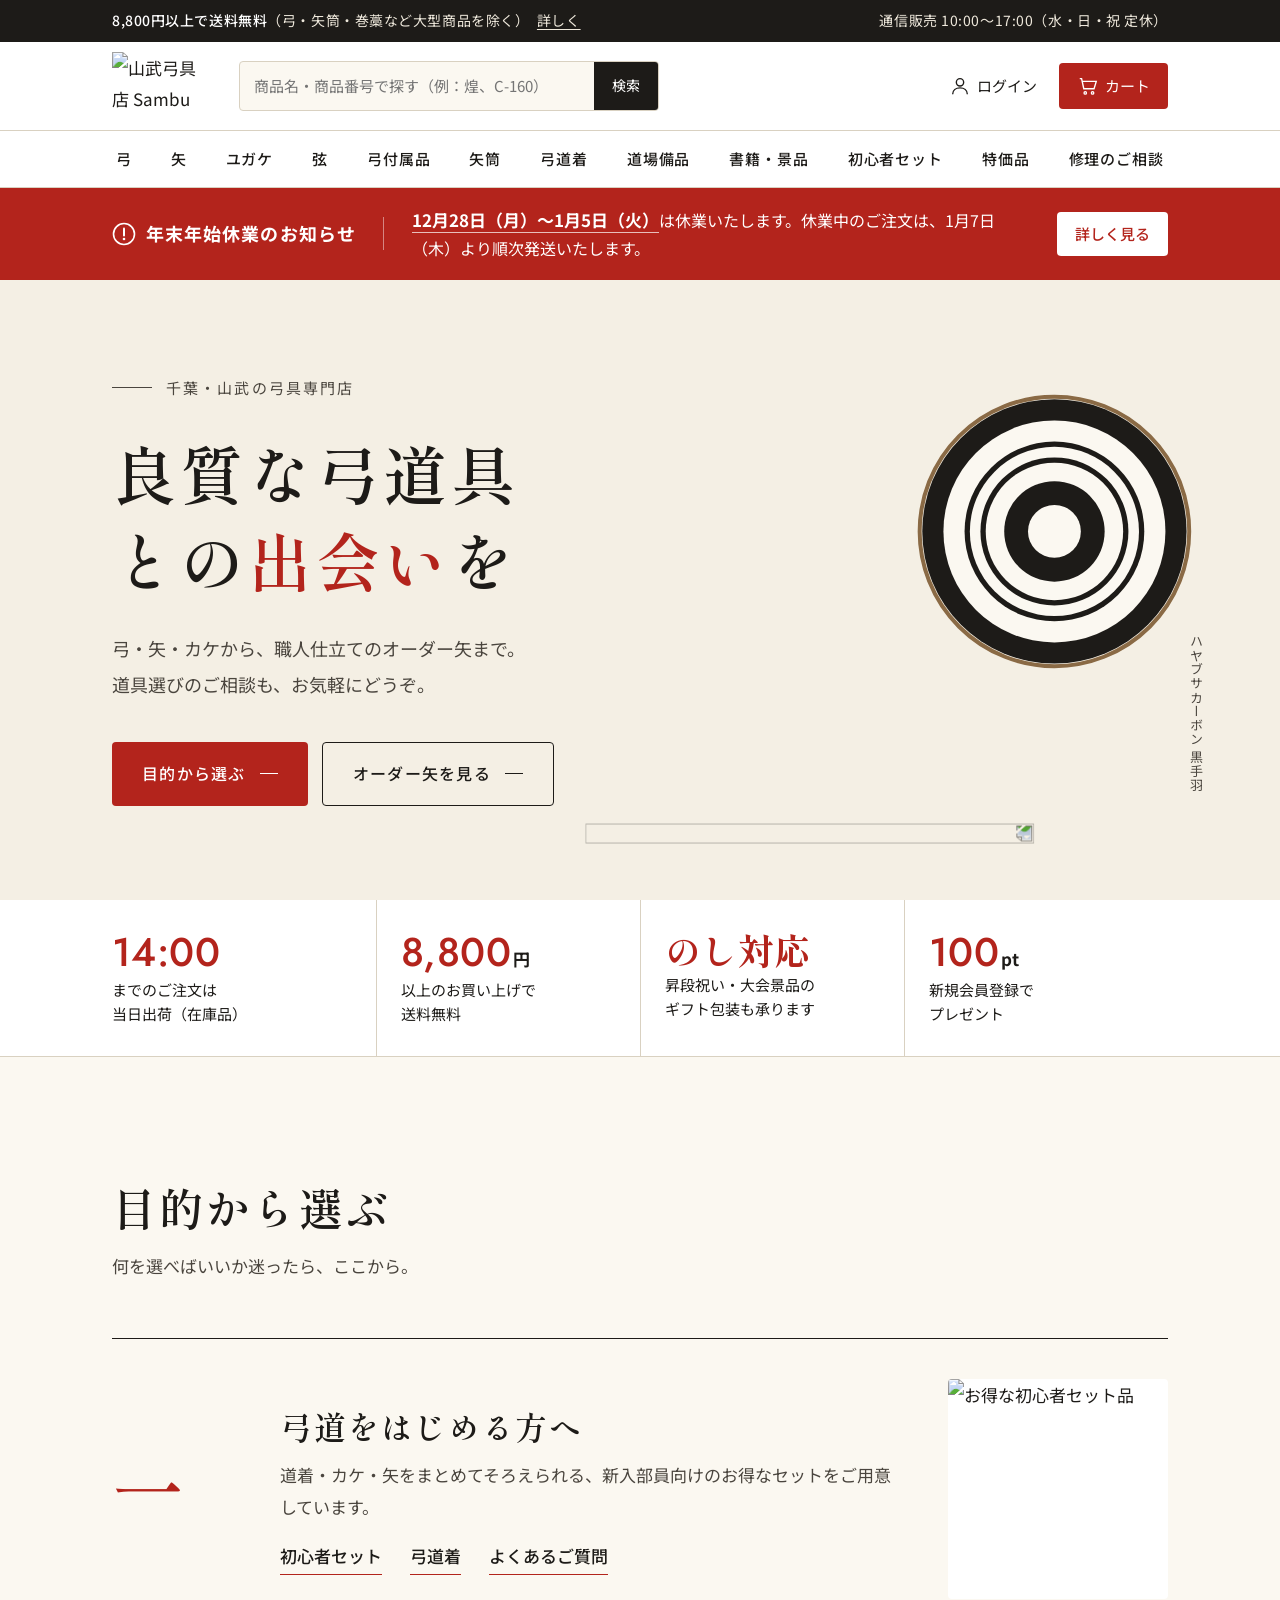
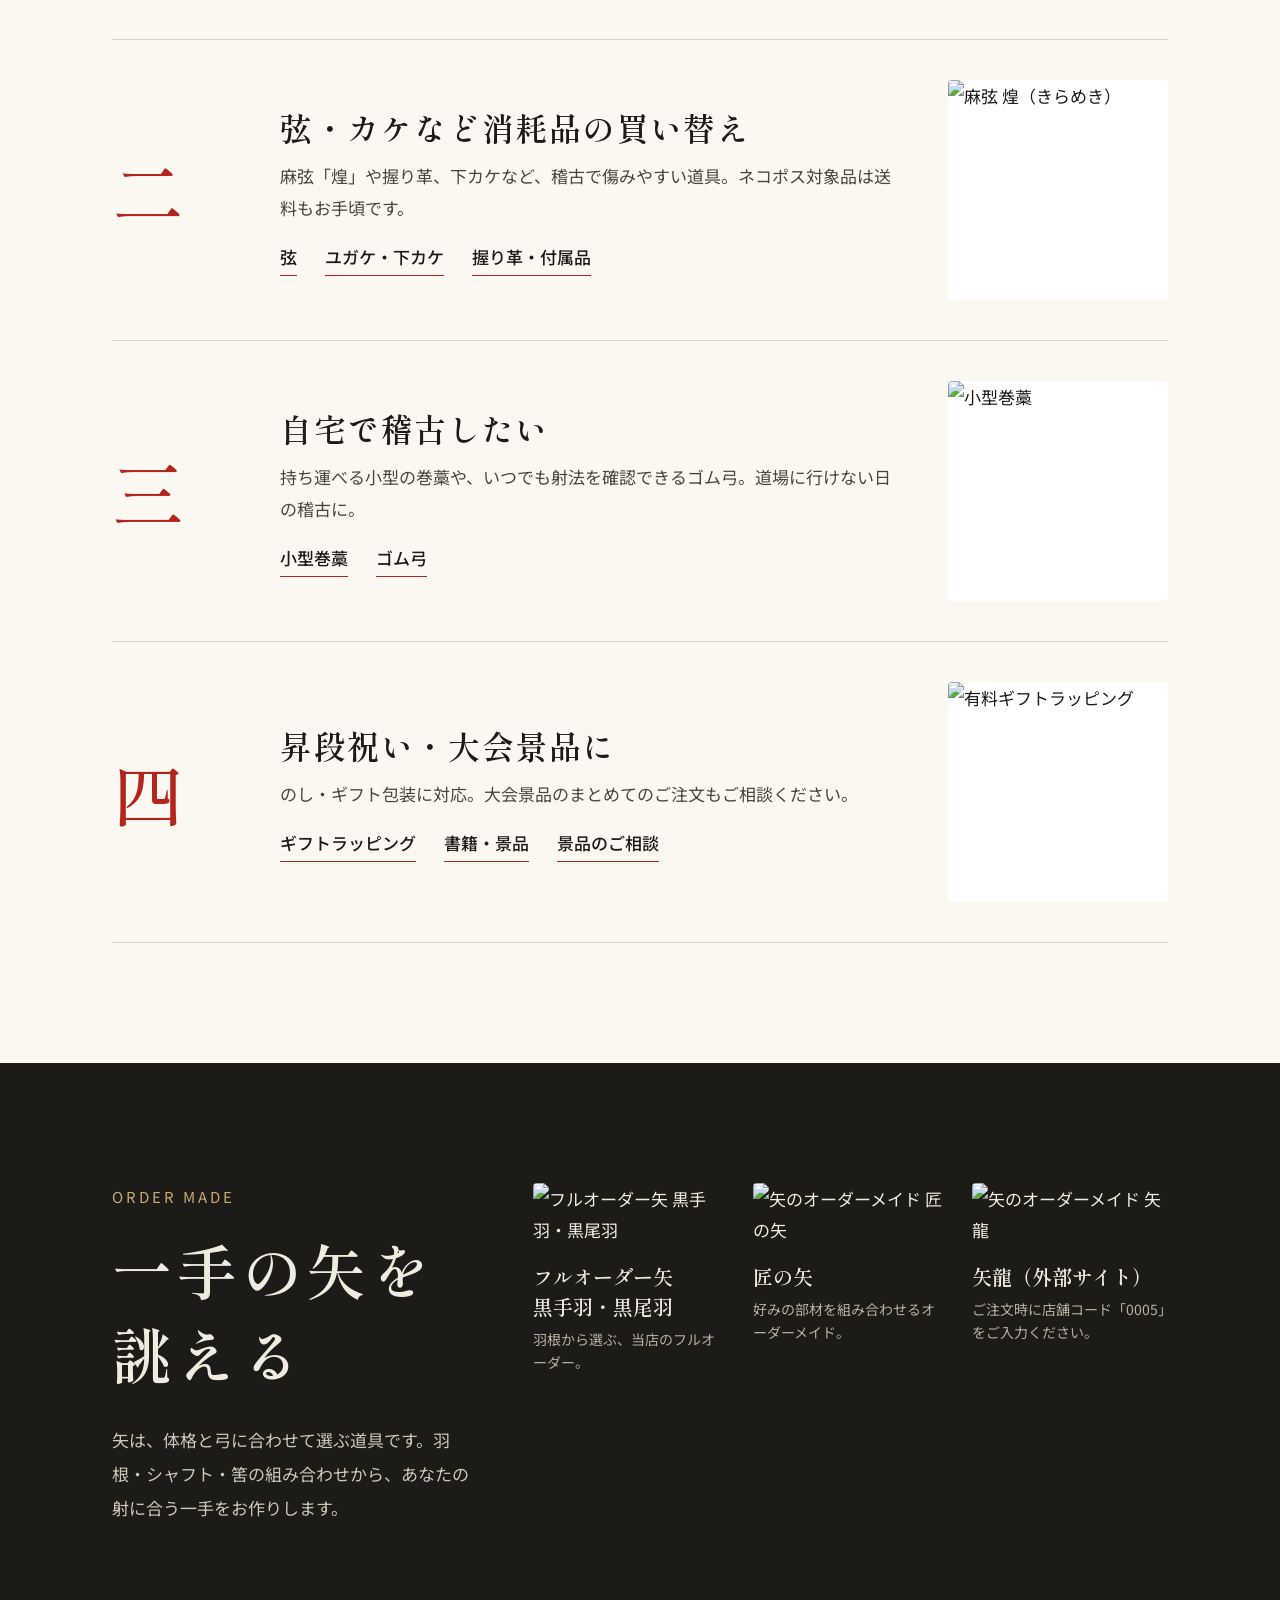
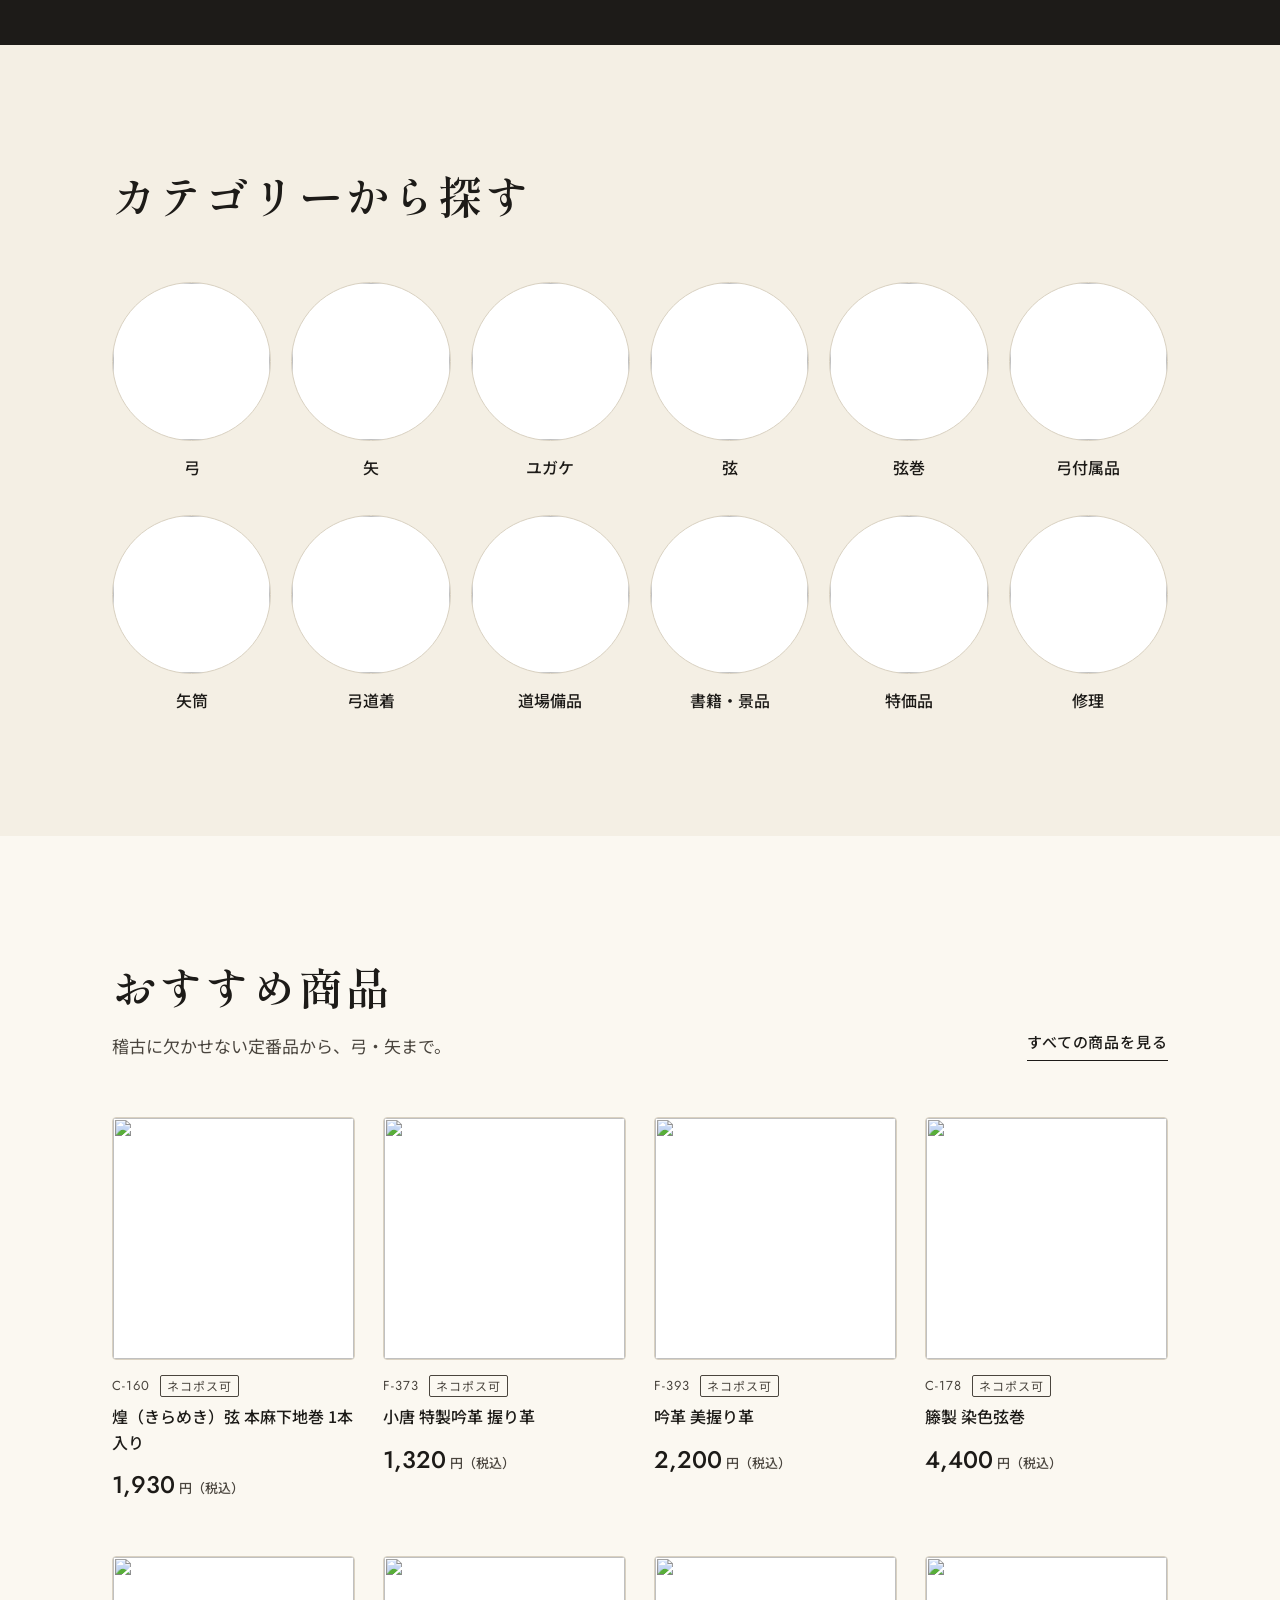
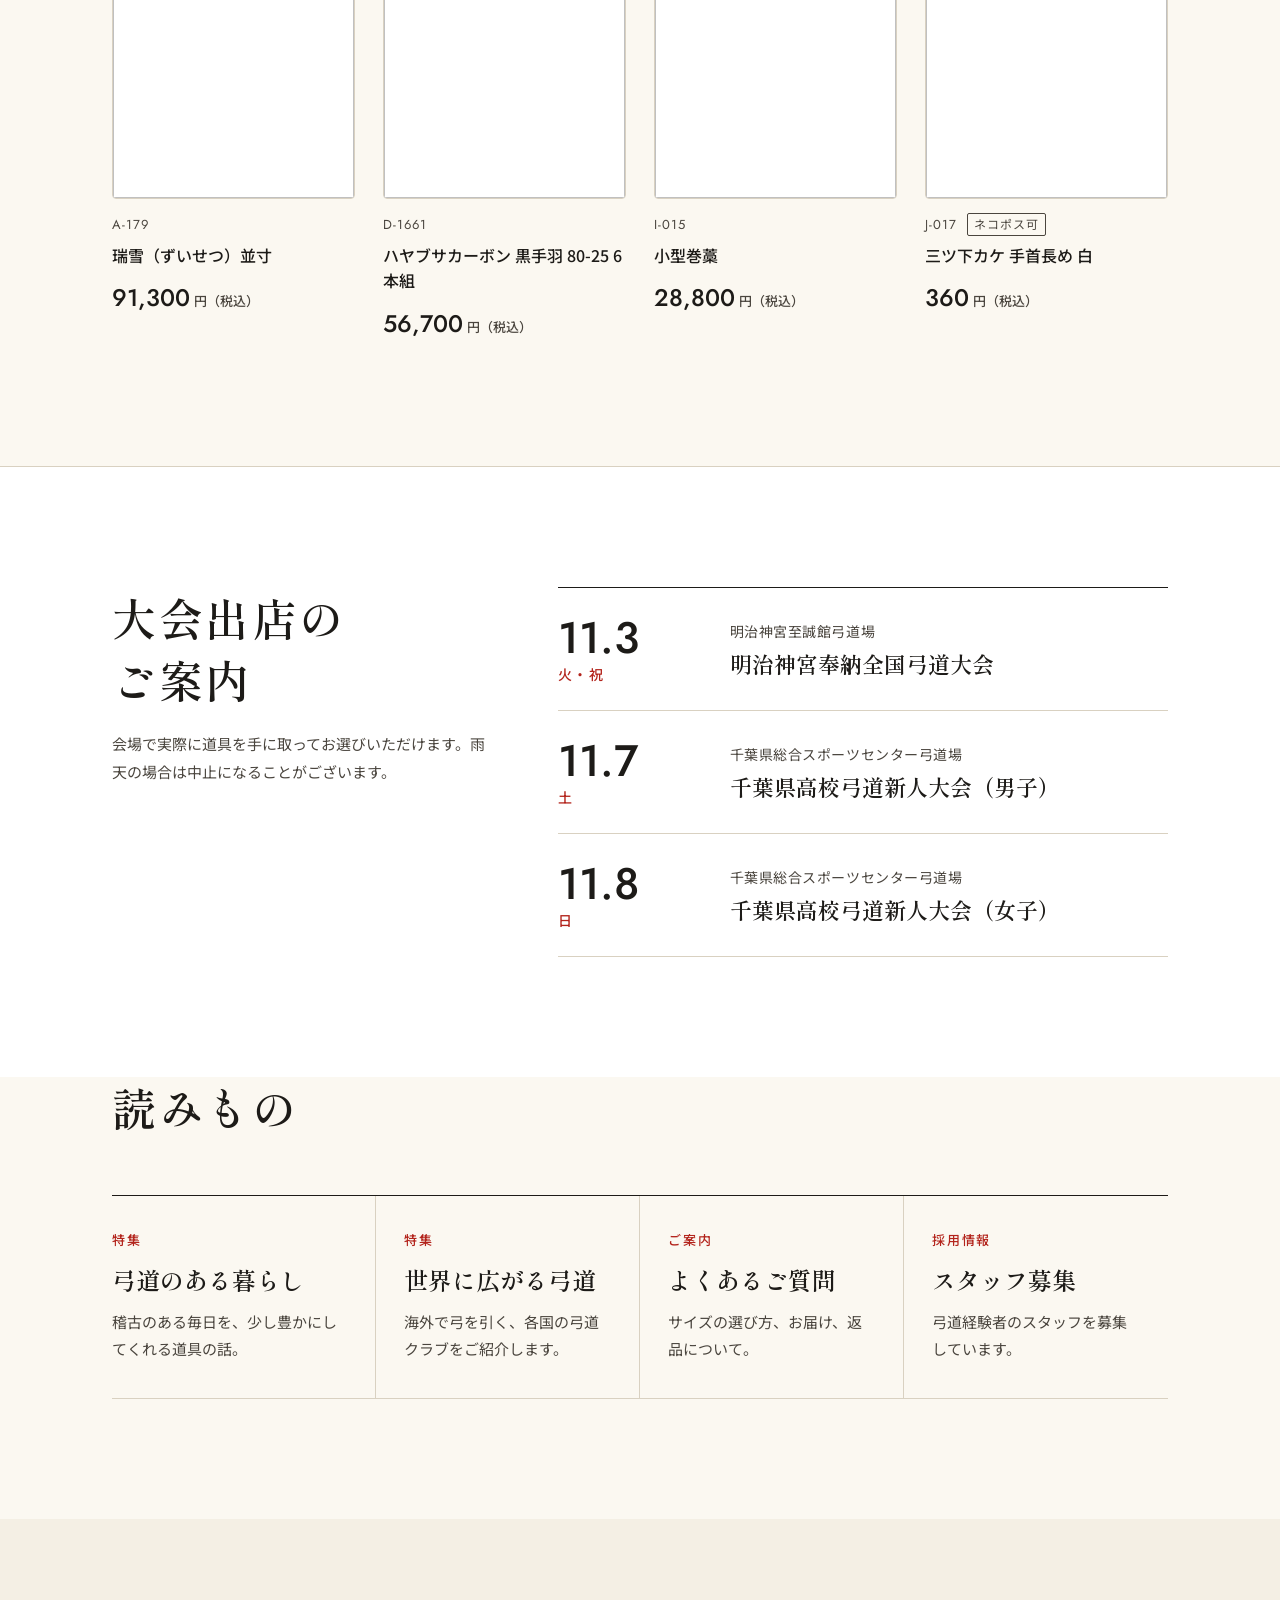
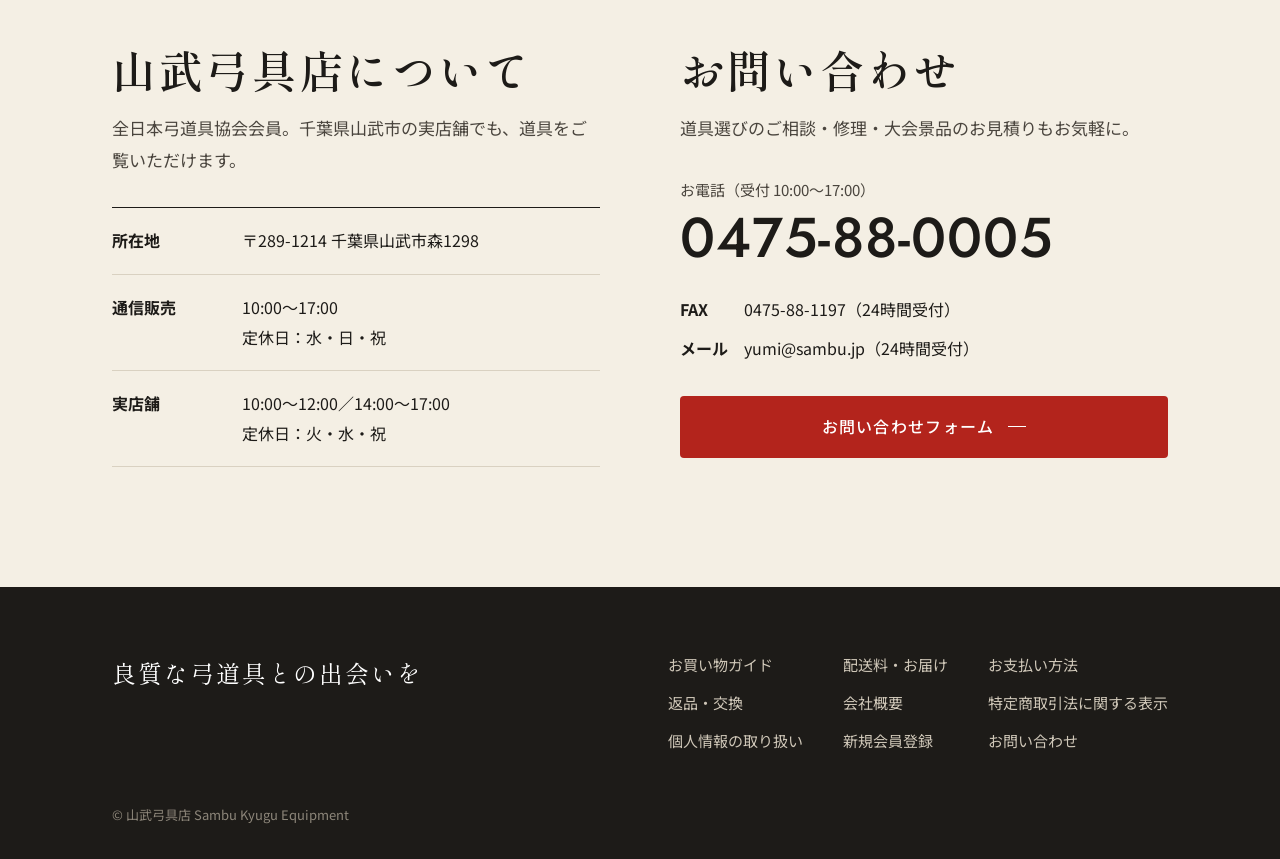
==== index.html @ 5ddbc405 "feat: 山武弓具店 トップページ リニューアル案と商品一覧改善CSS - トップページ案（霞的×矢のFV、生成り・墨・朱） - 臨時のお知らせ枠（休業／配送遅延、data-untilで自動非表示）" ====
<!DOCTYPE html>
<html lang="ja">
<head>
<meta charset="UTF-8">
<meta name="viewport" content="width=device-width, initial-scale=1">
<title>弓具の通販 山武弓具店（さんぶきゅうぐてん）｜トップページ リニューアル案</title>
<!--
  山武弓具店 トップページ リニューアル案 v1
  ・ショップサーブの「トップページ自由編集」に載せる前提で、HTML/CSS＋最小限のJS（メニュー開閉のみ）で構成
  ・外部読み込みは Google Fonts のみ（Font Awesome の二重読み込みは廃止）
  ・画像は現行サイト（www.sambu.jp）の素材をそのまま参照
  ・検索フォームはショップサーブ標準の /SHOP/list.php?Search= に送信
-->
<link rel="preconnect" href="https://fonts.googleapis.com">
<link rel="preconnect" href="https://fonts.gstatic.com" crossorigin>
<link href="https://fonts.googleapis.com/css2?family=Jost:wght@400;500&family=Noto+Sans+JP:wght@400;500;700&family=Shippori+Mincho:wght@500;600;700&display=swap" rel="stylesheet">
<style>
:root{
  --sumi:#1d1b18;
  --sumi-soft:#4a453e;
  --kinari:#f4efe4;
  --paper:#fbf8f1;
  --shu:#b3241c;
  --shu-dark:#8f1a14;
  --line:#d9d1c1;
  --wood:#8a6a45;
  --serif:"Shippori Mincho","Noto Serif JP",serif;
  --sans:"Noto Sans JP",sans-serif;
  --num:"Jost","Noto Sans JP",sans-serif;
  --wrap:1120px;
}
*{box-sizing:border-box;margin:0;padding:0}
html{scroll-behavior:smooth}
body{font-family:var(--sans);font-size:17px;line-height:1.85;color:var(--sumi);background:var(--paper);-webkit-font-smoothing:antialiased}
img{max-width:100%;height:auto;display:block}
a{color:inherit;text-decoration:none}
ul{list-style:none}
.wrap{max-width:var(--wrap);margin:0 auto;padding:0 32px}
.pc{display:inline}.sp{display:none}

/* ---------- お知らせ帯 ---------- */
.notice{background:var(--sumi);color:#efe9dc;font-size:14px;letter-spacing:.04em}
.notice .wrap{display:flex;justify-content:space-between;gap:16px;padding-top:8px;padding-bottom:8px}
.notice b{color:#fff;font-weight:500}
.notice a{text-decoration:underline;text-underline-offset:3px}

/* ---------- ヘッダー ---------- */
.header{background:#fff;border-bottom:1px solid var(--line)}
.header__in{display:flex;align-items:center;gap:28px;height:88px}
.header__logo img{height:68px;width:auto}
.header__search{flex:1;max-width:420px;display:flex;border:1px solid var(--line);border-radius:4px;overflow:hidden;background:var(--paper)}
.header__search input{flex:1;border:0;background:transparent;font:inherit;font-size:15px;padding:10px 14px;min-width:0}
.header__search button{border:0;background:var(--sumi);color:#fff;font:inherit;font-size:14px;padding:0 18px;cursor:pointer}
.header__util{margin-left:auto;display:flex;gap:22px;font-size:15px;align-items:center}
.header__util a{display:flex;align-items:center;gap:6px}
.header__util svg{width:22px;height:22px}
.header__cart{background:var(--shu);color:#fff;padding:9px 18px;border-radius:4px}
.menu-btn{display:none}
.gnav{background:#fff;border-bottom:1px solid var(--line)}
.gnav ul{display:flex;justify-content:space-between}
.gnav a{display:block;padding:14px 4px;font-size:15px;font-weight:500;letter-spacing:.06em;position:relative}
.gnav a::after{content:"";position:absolute;left:4px;right:4px;bottom:8px;height:2px;background:var(--shu);transform:scaleX(0);transition:transform .25s}
.gnav a:hover::after{transform:scaleX(1)}

/* ---------- 臨時のお知らせ（休業・配送遅延） ---------- */
.alert[hidden]{display:none}
.alert{background:var(--shu);color:#fff}
.alert__in{display:flex;align-items:center;gap:28px;padding-top:18px;padding-bottom:18px}
.alert__label{display:flex;align-items:center;gap:10px;width:272px;flex:none;font-size:18px;font-weight:700;letter-spacing:.06em;white-space:nowrap;padding-right:28px;border-right:1px solid rgba(255,255,255,.45)}
.alert__label svg{width:24px;height:24px;flex:none}
.alert__text{flex:1;font-size:16px;line-height:1.7}
.alert__text b{font-size:17px;border-bottom:1px solid rgba(255,255,255,.7)}
.alert__more{flex:none;font-size:15px;font-weight:500;color:var(--shu);background:#fff;padding:8px 18px;border-radius:4px;white-space:nowrap}
.alert__more:hover{background:var(--kinari)}
.alert--delay{background:var(--sumi)}
.alert--delay .alert__label{color:#f0c96a}
.alert--delay .alert__more{color:var(--sumi)}
.alert + .alert{border-top:1px solid rgba(255,255,255,.25)}
.alert--image a{display:block;max-width:var(--wrap);margin:0 auto}
.alert--image{background:var(--kinari)}

/* ---------- FV ---------- */
.fv{background:var(--kinari);overflow:hidden;position:relative}
.fv__in{display:grid;grid-template-columns:1fr 1.05fr;align-items:center;min-height:620px;gap:24px}
.fv__lead{font-size:15px;letter-spacing:.14em;color:var(--sumi-soft);display:flex;align-items:center;gap:14px;margin-bottom:28px}
.fv__lead::before{content:"";width:40px;height:1px;background:var(--sumi-soft)}
.fv__title{font-family:var(--serif);font-weight:600;font-size:64px;line-height:1.35;letter-spacing:.06em}
.fv__title em{font-style:normal;color:var(--shu)}
.fv__text{margin-top:28px;font-size:18px;line-height:2;color:var(--sumi-soft)}
.fv__btns{display:flex;gap:14px;margin-top:40px;flex-wrap:wrap}
.btn{display:inline-flex;align-items:center;justify-content:center;gap:14px;font-size:16px;font-weight:500;letter-spacing:.08em;padding:16px 30px;border-radius:4px;transition:background .2s,color .2s}
.btn::after{content:"";width:18px;height:1px;background:currentColor;box-shadow:0 0 0 0;transition:width .2s}
.btn:hover::after{width:26px}
.btn--shu{background:var(--shu);color:#fff}
.btn--shu:hover{background:var(--shu-dark)}
.btn--line{border:1px solid var(--sumi);color:var(--sumi)}
.btn--line:hover{background:var(--sumi);color:#fff}

.fv__visual{position:relative;width:100%;max-width:600px;aspect-ratio:5/4;justify-self:end;margin-right:-40px}
.fv__mato{position:absolute;left:45%;top:3.75%;width:52%}
.fv__ya{position:absolute;left:-17.8%;top:40%;width:85%;mix-blend-mode:multiply;animation:hit 1s cubic-bezier(.2,.8,.2,1) .35s both}
/* 写真は筈（羽根側）が右上なので180°回転し、矢尻側を的に刺す */
.fv__ya img{width:100%;transform:rotate(180deg)}
@keyframes hit{from{transform:translate(-26%,34%);opacity:0}60%{opacity:1}to{transform:none;opacity:1}}
.fv__caption{position:absolute;right:0;bottom:2%;font-size:13px;color:var(--sumi-soft);letter-spacing:.08em;writing-mode:vertical-rl}

/* ---------- 安心帯 ---------- */
.promise{background:#fff;border-bottom:1px solid var(--line)}
.promise ul{display:grid;grid-template-columns:repeat(4,1fr)}
.promise li{padding:30px 24px;border-left:1px solid var(--line);display:flex;flex-direction:column;gap:4px}
.promise li:first-child{border-left:0;padding-left:0}
.promise .num{font-family:var(--num);font-size:40px;font-weight:500;line-height:1.1;color:var(--shu);letter-spacing:.01em}
.promise .num small{font-family:var(--sans);font-size:17px;font-weight:700;margin-left:2px;color:var(--sumi)}
.promise .num--jp{font-family:var(--serif);font-weight:700;font-size:36px}
.promise p{font-size:15px;line-height:1.6}

/* ---------- セクション共通 ---------- */
.sec{padding:120px 0}
.sec__head{display:flex;align-items:flex-end;justify-content:space-between;gap:24px;margin-bottom:56px}
.sec__title{font-family:var(--serif);font-weight:600;font-size:44px;line-height:1.4;letter-spacing:.06em}
.sec__desc{font-size:17px;color:var(--sumi-soft);margin-top:12px}
.more{font-size:15px;font-weight:500;letter-spacing:.06em;display:inline-flex;align-items:center;gap:10px;border-bottom:1px solid var(--sumi);padding-bottom:4px;white-space:nowrap}

/* ---------- 目的から選ぶ ---------- */
.purpose__list{border-top:1px solid var(--sumi)}
.purpose__item{display:grid;grid-template-columns:120px 1fr 220px;grid-template-areas:"no body img";gap:48px;align-items:center;padding:40px 0;border-bottom:1px solid var(--line)}
.purpose__no{grid-area:no}.purpose__body{grid-area:body}.purpose__img{grid-area:img}
.purpose__no{font-family:var(--serif);font-size:72px;line-height:1;color:var(--shu);font-weight:500}
.purpose__item h3{font-family:var(--serif);font-size:32px;font-weight:600;letter-spacing:.05em;line-height:1.45}
.purpose__item p{margin-top:10px;color:var(--sumi-soft)}
.purpose__links{display:flex;flex-wrap:wrap;gap:8px 28px;margin-top:18px}
.purpose__links a{font-weight:500;border-bottom:1px solid var(--shu);padding-bottom:2px}
.purpose__links a:hover{color:var(--shu)}
.purpose__img{aspect-ratio:1;overflow:hidden;background:#fff;border-radius:4px}
.purpose__img img{width:100%;height:100%;object-fit:cover;transition:transform .5s}
.purpose__item:hover .purpose__img img{transform:scale(1.04)}

/* ---------- オーダー矢 ---------- */
.order{background:var(--sumi);color:#f1ebdf}
.order__in{display:grid;grid-template-columns:.9fr 1.6fr;gap:64px;align-items:start}
.order__label{font-size:15px;letter-spacing:.2em;color:#c9a96e}
.order__title{font-family:var(--serif);font-weight:600;font-size:60px;line-height:1.4;letter-spacing:.08em;margin-top:16px}
.order__text{margin-top:28px;color:#cfc7b8;line-height:2}
.order__list{display:grid;grid-template-columns:repeat(3,1fr);gap:24px}
.order__list a{display:block}
.order__list img{border-radius:4px;transition:opacity .2s}
.order__list a:hover img{opacity:.85}
.order__list h3{font-family:var(--serif);font-size:20px;font-weight:600;margin-top:16px;line-height:1.5}
.order__list p{font-size:14px;color:#b8b0a1;margin-top:6px;line-height:1.7}

/* ---------- カテゴリー ---------- */
.cat{background:var(--kinari)}
.cat__grid{display:grid;grid-template-columns:repeat(6,1fr);gap:32px 20px}
.cat__grid a{display:block;text-align:center}
.cat__grid .img{aspect-ratio:1;background:#fff;border-radius:50%;overflow:hidden;border:1px solid var(--line);transition:border-color .2s}
.cat__grid img{width:100%;height:100%;object-fit:cover}
.cat__grid a:hover .img{border-color:var(--shu)}
.cat__grid span{display:block;margin-top:12px;font-weight:500;font-size:16px}

/* ---------- おすすめ ---------- */
.items{display:grid;grid-template-columns:repeat(4,1fr);gap:48px 28px}
.items a{display:block}
.items .img{aspect-ratio:1;background:#fff;border:1px solid var(--line);border-radius:4px;overflow:hidden}
.items .img img{width:100%;height:100%;object-fit:contain;transition:transform .4s}
.items a:hover .img img{transform:scale(1.04)}
.items .code{font-family:var(--num);font-size:13px;color:var(--sumi-soft);letter-spacing:.08em;margin-top:14px;display:flex;gap:10px;align-items:center}
.items .tag{font-family:var(--sans);font-size:12px;border:1px solid var(--sumi-soft);padding:0 6px;line-height:1.7;border-radius:2px}
.items h3{font-size:16px;font-weight:500;line-height:1.6;margin-top:6px}
.items .price{font-family:var(--num);font-size:24px;font-weight:500;margin-top:8px}
.items .price small{font-family:var(--sans);font-size:13px;margin-left:4px;color:var(--sumi-soft)}

/* ---------- 大会出店 ---------- */
.event{border-top:1px solid var(--line);background:#fff}
.event__in{display:grid;grid-template-columns:1fr 1.6fr;gap:64px}
.event__note{margin-top:20px;font-size:15px;color:var(--sumi-soft)}
.event__list li{display:grid;grid-template-columns:140px 1fr;gap:32px;padding:28px 0;border-bottom:1px solid var(--line);align-items:center}
.event__list li:first-child{border-top:1px solid var(--sumi)}
.event__date{font-family:var(--num);font-size:44px;font-weight:500;line-height:1}
.event__date small{display:block;font-size:14px;letter-spacing:.14em;color:var(--shu);margin-top:8px}
.event__place{font-size:14px;color:var(--sumi-soft);letter-spacing:.04em}
.event__name{font-family:var(--serif);font-size:22px;font-weight:600;line-height:1.5;margin-top:2px}

/* ---------- 読みもの ---------- */
.read__grid{display:grid;grid-template-columns:repeat(4,1fr);border-top:1px solid var(--sumi)}
.read__grid a{padding:32px 28px 36px;border-right:1px solid var(--line);border-bottom:1px solid var(--line);display:flex;flex-direction:column;gap:10px;transition:background .2s}
.read__grid a:first-child{padding-left:0}
.read__grid a:last-child{border-right:0}
.read__grid a:hover{background:var(--kinari)}
.read__grid .kind{font-size:13px;letter-spacing:.14em;color:var(--shu);font-weight:500}
.read__grid h3{font-family:var(--serif);font-size:24px;font-weight:600;line-height:1.5}
.read__grid p{font-size:15px;color:var(--sumi-soft);line-height:1.8}

/* ---------- 店舗・お問い合わせ ---------- */
.shop{background:var(--kinari)}
.shop__in{display:grid;grid-template-columns:1fr 1fr;gap:80px}
.shop__table{margin-top:32px;border-top:1px solid var(--sumi)}
.shop__table div{display:grid;grid-template-columns:110px 1fr;gap:20px;padding:18px 0;border-bottom:1px solid var(--line);font-size:16px}
.shop__table dt{font-weight:700}
.shop__tel{margin-top:32px}
.shop__tel .label{font-size:15px;color:var(--sumi-soft)}
.shop__tel .num{font-family:var(--num);font-size:56px;font-weight:500;letter-spacing:.02em;line-height:1.2;display:block;color:var(--sumi)}
.shop__tel .num:hover{color:var(--shu)}
.shop__sub{margin-top:24px;display:grid;gap:10px;font-size:16px}
.shop__sub span{display:inline-block;width:64px;font-weight:700}
.shop__contact .btn{margin-top:32px;width:100%}

/* ---------- フッター ---------- */
.footer{background:var(--sumi);color:#cfc7b8;padding:64px 0 32px;font-size:15px}
.footer__in{display:flex;justify-content:space-between;gap:40px;flex-wrap:wrap}
.footer__copy{font-family:var(--serif);font-size:24px;color:#fff;letter-spacing:.08em}
.footer__links{display:grid;grid-template-columns:repeat(3,auto);gap:10px 40px}
.footer__links a:hover{color:#fff}
.footer small{display:block;margin-top:48px;font-size:13px;color:#8d867a}

/* ================= スマホ ================= */
@media (max-width:767px){
  body{font-size:16px}
  .wrap{padding:0 20px}
  .pc{display:none}.sp{display:inline}

  .alert__in{flex-wrap:wrap;gap:8px 16px;padding-top:16px;padding-bottom:18px}
  .alert__label{font-size:17px;padding-right:0;border-right:0;width:100%;flex:1 1 100%}
  .alert__text{flex:1 1 100%;font-size:15px}
  .alert__more{margin-top:4px}
  .notice{font-size:13px}
  .notice .wrap{flex-direction:column;gap:0;text-align:center;padding-top:6px;padding-bottom:6px}
  .notice .wrap > span:last-child{display:none}

  #top{position:sticky;top:0;z-index:50}
  .header__in{height:64px;gap:12px}
  .header__logo img{height:48px}
  .header__search{display:none}
  .header__util{gap:6px}
  .header__util .txt{display:none}
  .header__util a{padding:8px}
  .header__cart{padding:8px 12px}
  .menu-btn{display:flex;flex-direction:column;justify-content:center;gap:6px;width:44px;height:44px;border:0;background:none;cursor:pointer;padding:10px}
  .menu-btn i{display:block;height:2px;background:var(--sumi);transition:transform .25s,opacity .25s}
  .is-open .menu-btn i:nth-child(1){transform:translateY(8px) rotate(45deg)}
  .is-open .menu-btn i:nth-child(2){opacity:0}
  .is-open .menu-btn i:nth-child(3){transform:translateY(-8px) rotate(-45deg)}

  .gnav{display:none;position:fixed;top:64px;left:0;right:0;bottom:0;overflow-y:auto;z-index:49;border:0}
  .is-open .gnav{display:block}
  .gnav .wrap{padding:0}
  .gnav__search{display:flex;margin:16px 20px;border:1px solid var(--line);border-radius:4px;overflow:hidden}
  .gnav__search input{flex:1;border:0;font:inherit;padding:12px 14px;min-width:0}
  .gnav__search button{border:0;background:var(--sumi);color:#fff;font:inherit;padding:0 18px}
  .gnav ul{display:grid;grid-template-columns:1fr 1fr}
  .gnav li{border-top:1px solid var(--line)}
  .gnav li:nth-child(odd){border-right:1px solid var(--line)}
  .gnav a{padding:16px 20px;font-size:16px}
  .gnav a::after{display:none}

  .fv__in{grid-template-columns:1fr;min-height:0;gap:0;padding-top:12px;padding-bottom:56px}
  .fv__visual{order:-1;max-width:none;margin:0 -20px 12% auto;width:92%}
  .fv__caption{display:none}
  .fv__lead{font-size:13px;margin-bottom:16px}
  .fv__title{font-size:38px;line-height:1.45}
  .fv__text{font-size:16px;margin-top:20px}
  .fv__btns{flex-direction:column;margin-top:28px}
  .fv__btns .btn{width:100%}

  .promise ul{grid-template-columns:1fr 1fr}
  .promise li{padding:22px 16px;border-left:0}
  .promise li:first-child{padding-left:16px}
  .promise li:nth-child(odd){border-right:1px solid var(--line);padding-left:0}
  .promise li:nth-child(-n+2){border-bottom:1px solid var(--line)}
  .promise .num{font-size:32px}
  .promise .num--jp{font-size:28px}
  .promise p{font-size:14px}

  .sec{padding:80px 0}
  .sec__head{flex-direction:column;align-items:flex-start;margin-bottom:36px;gap:16px}
  .sec__title{font-size:32px}
  .sec__desc{font-size:16px}

  .purpose__item{grid-template-columns:1fr 1fr;grid-template-areas:"no img" "body body";gap:20px 16px;padding:32px 0;align-items:start}
  .purpose__no{font-size:56px}
  .purpose__item h3{font-size:24px}
  .purpose__links{gap:8px 20px}

  .order__in{grid-template-columns:1fr;gap:48px}
  .order__title{font-size:40px}
  .order__list{grid-template-columns:1fr 1fr;gap:28px 16px}
  .order__list li:first-child{grid-column:1 / -1}
  .order__list h3{font-size:17px}
  .order__list p{font-size:13px}

  .cat__grid{grid-template-columns:repeat(3,1fr);gap:24px 14px}
  .cat__grid span{font-size:14px;margin-top:8px}

  .items{grid-template-columns:1fr 1fr;gap:36px 16px}
  .items h3{font-size:15px}
  .items .price{font-size:20px}

  .event__in{grid-template-columns:1fr;gap:32px}
  .event__list li{grid-template-columns:88px 1fr;gap:16px;padding:22px 0}
  .event__date{font-size:32px}
  .event__name{font-size:18px}
  .event__place{font-size:13px;letter-spacing:0}

  .read__grid{grid-template-columns:1fr}
  .read__grid a,.read__grid a:first-child{padding:24px 0;border-right:0}
  .read__grid h3{font-size:22px}

  .shop__in{grid-template-columns:1fr;gap:56px}
  .shop__table div{grid-template-columns:88px 1fr;font-size:15px}
  .shop__tel .num{font-size:42px}

  .footer__links{grid-template-columns:1fr 1fr}
}
@media (prefers-reduced-motion:reduce){
  .fv__ya{animation:none}
  *{transition:none!important}
}
</style>
</head>
<body>

<!-- お知らせ帯 -->
<div class="notice">
  <div class="wrap">
    <span><b>8,800円以上で送料無料</b>（弓・矢筒・巻藁など大型商品を除く）　<a href="https://www.sambu.jp/hpgen/HPB/shop/shoppinguide.html">詳しく</a></span>
    <span>通信販売 10:00〜17:00（水・日・祝 定休）</span>
  </div>
</div>

<!-- ヘッダー -->
<div id="top">
<header class="header">
  <div class="wrap header__in">
    <a class="header__logo" href="https://www.sambu.jp/"><img src="https://www.sambu.jp/img/logo.jpg" alt="山武弓具店 Sambu Kyugu Equipment" width="207" height="142"></a>
    <form class="header__search" action="https://www.sambu.jp/SHOP/list.php" method="get">
      <input type="search" name="Search" placeholder="商品名・商品番号で探す（例：煌、C-160）" aria-label="商品を検索">
      <button type="submit">検索</button>
    </form>
    <div class="header__util">
      <a href="https://www.sambu.jp/CART/login.php"><svg viewBox="0 0 24 24" fill="none" stroke="currentColor" stroke-width="1.5"><circle cx="12" cy="8" r="4"/><path d="M4 21c0-4.4 3.6-7 8-7s8 2.6 8 7"/></svg><span class="txt">ログイン</span></a>
      <a class="header__cart" href="https://www.sambu.jp/CART/cart.php"><svg viewBox="0 0 24 24" fill="none" stroke="currentColor" stroke-width="1.5"><path d="M3 4h2l2.4 11h11.2L21 7H6.3"/><circle cx="9" cy="19.5" r="1.3"/><circle cx="17" cy="19.5" r="1.3"/></svg><span class="txt">カート</span></a>
      <button class="menu-btn" type="button" aria-label="メニュー" aria-expanded="false"><i></i><i></i><i></i></button>
    </div>
  </div>
</header>
<nav class="gnav" aria-label="カテゴリー">
  <div class="wrap">
    <form class="gnav__search sp" action="https://www.sambu.jp/SHOP/list.php" method="get">
      <input type="search" name="Search" placeholder="商品名・商品番号で探す" aria-label="商品を検索">
      <button type="submit">検索</button>
    </form>
    <ul>
      <li><a href="https://www.sambu.jp/SHOP/201260/list.html">弓</a></li>
      <li><a href="https://www.sambu.jp/SHOP/1142981/list.html">矢</a></li>
      <li><a href="https://www.sambu.jp/SHOP/201254/list.html">ユガケ</a></li>
      <li><a href="https://www.sambu.jp/SHOP/199569/list.html">弦</a></li>
      <li><a href="https://www.sambu.jp/SHOP/201252/list.html">弓付属品</a></li>
      <li><a href="https://www.sambu.jp/SHOP/201249/list.html">矢筒</a></li>
      <li><a href="https://www.sambu.jp/SHOP/201253/list.html">弓道着</a></li>
      <li><a href="https://www.sambu.jp/SHOP/201250/list.html">道場備品</a></li>
      <li><a href="https://www.sambu.jp/SHOP/1105237/list.html">書籍・景品</a></li>
      <li><a href="https://www.sambu.jp/SHOP/928965/list.html">初心者セット</a></li>
      <li><a href="https://www.sambu.jp/SHOP/1176195/list.html">特価品</a></li>
      <li><a href="https://www.sambu.jp/FORM/contact.cgi">修理のご相談</a></li>
    </ul>
  </div>
</nav>
</div>

<!-- ================================================================
  臨時のお知らせ（長期休業・悪天候による配送遅延など）
  ・出すとき：下の <aside> の hidden を消し、見出し・本文・リンク先を書き換える
  ・消すとき：hidden を付ける。data-until に最終日を入れておくと、その翌日から自動で非表示
  ・種類：休業は class="alert"、配送遅延は class="alert alert--delay"
  ・画像バナーで出したいときは「画像で出す場合」の例を使う
  ・ショップサーブでは共通ヘッダーのナビ直下に置くと、全ページに表示されます
================================================================= -->
<div class="alerts">
  <aside class="alert" data-until="2027-01-05" aria-label="重要なお知らせ">
    <div class="wrap alert__in">
      <p class="alert__label"><svg viewBox="0 0 24 24" aria-hidden="true"><circle cx="12" cy="12" r="10.5" fill="none" stroke="currentColor" stroke-width="1.6"/><path d="M12 6.5v7" stroke="currentColor" stroke-width="2" stroke-linecap="round"/><circle cx="12" cy="17" r="1.3" fill="currentColor"/></svg>年末年始休業のお知らせ</p>
      <p class="alert__text"><b>12月28日（月）〜1月5日（火）</b>は休業いたします。休業中のご注文は、1月7日（木）より順次発送いたします。</p>
      <a class="alert__more" href="https://www.sambu.jp/hpgen/HPB/entries/31.html">詳しく見る</a>
    </div>
  </aside>

  <aside class="alert alert--delay" data-until="2026-10-10" aria-label="配送のお知らせ" hidden>
    <div class="wrap alert__in">
      <p class="alert__label"><svg viewBox="0 0 24 24" aria-hidden="true"><path d="M2 6h12v10H2zM14 10h4.5L22 13.5V16h-8z" fill="none" stroke="currentColor" stroke-width="1.6" stroke-linejoin="round"/><circle cx="6" cy="17.5" r="1.8" fill="currentColor"/><circle cx="18" cy="17.5" r="1.8" fill="currentColor"/></svg>配送遅延のお知らせ</p>
      <p class="alert__text">台風の影響により、<b>九州・沖縄方面</b>へのお届けに遅れが生じております。ご迷惑をおかけし申し訳ございません。</p>
      <a class="alert__more" href="https://www.sambu.jp/hpgen/HPB/entries/26.html">詳しく見る</a>
    </div>
  </aside>

  <!-- 画像で出す場合（PC用 横長 / スマホ用 を用意。hidden を消すと表示）
  <aside class="alert alert--image" data-until="2027-01-05" aria-label="重要なお知らせ" hidden>
    <a href="https://www.sambu.jp/hpgen/HPB/entries/31.html">
      <picture>
        <source media="(max-width:767px)" srcset="/pic-labo/rinji_sp_750x300.jpg">
        <img src="/pic-labo/rinji_pc_1200x120.jpg" alt="年末年始休業のお知らせ 12月28日〜1月5日は休業いたします">
      </picture>
    </a>
  </aside>
  -->
</div>
<script>
/* data-until の日付を過ぎたお知らせを自動で隠す */
(function(){
  var today=new Date(); today.setHours(0,0,0,0);
  var list=document.querySelectorAll('.alert[data-until]');
  for(var i=0;i<list.length;i++){
    var p=list[i].getAttribute('data-until').split('-');
    var end=new Date(+p[0],+p[1]-1,+p[2]);
    if(today>end){list[i].hidden=true}
  }
})();
</script>

<main>

<!-- FV -->
<section class="fv">
  <div class="wrap fv__in">
    <div class="fv__copy">
      <p class="fv__lead">千葉・山武の弓具専門店</p>
      <h1 class="fv__title">良質な弓道具<br>との<em>出会い</em>を</h1>
      <p class="fv__text">弓・矢・カケから、<br class="sp">職人仕立てのオーダー矢まで。<br>道具選びのご相談も、お気軽にどうぞ。</p>
      <div class="fv__btns">
        <a class="btn btn--shu" href="#purpose">目的から選ぶ</a>
        <a class="btn btn--line" href="#order">オーダー矢を見る</a>
      </div>
    </div>
    <div class="fv__visual" aria-hidden="true">
      <!-- 霞的（かすみまと） -->
      <svg class="fv__mato" viewBox="-104 -104 208 208">
        <circle r="102" fill="none" stroke="#8a6a45" stroke-width="3"/>
        <circle r="100" fill="#1d1b18"/>
        <circle r="84" fill="#fbf8f1"/>
        <circle r="68" fill="#1d1b18"/>
        <circle r="64" fill="#fbf8f1"/>
        <circle r="56" fill="#1d1b18"/>
        <circle r="52" fill="#fbf8f1"/>
        <circle r="38" fill="#1d1b18"/>
        <circle r="20" fill="#fbf8f1"/>
      </svg>
      <span class="fv__ya"><img src="https://www.sambu.jp/pic-labo/D-1661-1.jpg" alt="" width="1500" height="1000"></span>
      <p class="fv__caption">ハヤブサカーボン 黒手羽</p>
    </div>
  </div>
</section>

<!-- 安心帯 -->
<section class="promise" aria-label="当店のサービス">
  <div class="wrap">
    <ul>
      <li><span class="num">14:00</span><p>までのご注文は<br>当日出荷（在庫品）</p></li>
      <li><span class="num">8,800<small>円</small></span><p>以上のお買い上げで<br>送料無料</p></li>
      <li><span class="num num--jp">のし対応</span><p>昇段祝い・大会景品の<br>ギフト包装も承ります</p></li>
      <li><span class="num">100<small>pt</small></span><p>新規会員登録で<br>プレゼント</p></li>
    </ul>
  </div>
</section>

<!-- 目的から選ぶ -->
<section class="sec" id="purpose">
  <div class="wrap">
    <div class="sec__head">
      <div>
        <h2 class="sec__title">目的から選ぶ</h2>
        <p class="sec__desc">何を選べばいいか迷ったら、ここから。</p>
      </div>
    </div>
    <ol class="purpose__list">
      <li class="purpose__item">
        <span class="purpose__no">一</span>
        <div class="purpose__body">
          <h3>弓道をはじめる方へ</h3>
          <p>道着・カケ・矢をまとめてそろえられる、新入部員向けのお得なセットをご用意しています。</p>
          <div class="purpose__links">
            <a href="https://www.sambu.jp/SHOP/928965/list.html">初心者セット</a>
            <a href="https://www.sambu.jp/SHOP/201253/list.html">弓道着</a>
            <a href="https://www.sambu.jp/hpgen/HPB/entries/32.html">よくあるご質問</a>
          </div>
        </div>
        <a class="purpose__img" href="https://www.sambu.jp/SHOP/928965/list.html"><img src="https://www.sambu.jp/img/item_kyudoset.jpg" alt="お得な初心者セット品" loading="lazy"></a>
      </li>
      <li class="purpose__item">
        <span class="purpose__no">二</span>
        <div class="purpose__body">
          <h3>弦・カケなど<br class="sp">消耗品の買い替え</h3>
          <p>麻弦「煌」や握り革、下カケなど、稽古で傷みやすい道具。ネコポス対象品は送料もお手頃です。</p>
          <div class="purpose__links">
            <a href="https://www.sambu.jp/SHOP/199569/list.html">弦</a>
            <a href="https://www.sambu.jp/SHOP/201254/list.html">ユガケ・下カケ</a>
            <a href="https://www.sambu.jp/SHOP/201252/list.html">握り革・付属品</a>
          </div>
        </div>
        <a class="purpose__img" href="https://www.sambu.jp/SHOP/199569/list.html"><img src="https://www.sambu.jp/img/item_kirameki.jpg" alt="麻弦 煌（きらめき）" loading="lazy"></a>
      </li>
      <li class="purpose__item">
        <span class="purpose__no">三</span>
        <div class="purpose__body">
          <h3>自宅で稽古したい</h3>
          <p>持ち運べる小型の巻藁や、いつでも射法を確認できるゴム弓。道場に行けない日の稽古に。</p>
          <div class="purpose__links">
            <a href="https://www.sambu.jp/SHOP/I-015.html">小型巻藁</a>
            <a href="https://www.sambu.jp/SHOP/keyword/gomuyumi">ゴム弓</a>
          </div>
        </div>
        <a class="purpose__img" href="https://www.sambu.jp/SHOP/I-015.html"><img src="https://www.sambu.jp/img/item_kogatamakiwara.jpg" alt="小型巻藁" loading="lazy"></a>
      </li>
      <li class="purpose__item">
        <span class="purpose__no">四</span>
        <div class="purpose__body">
          <h3>昇段祝い・大会景品に</h3>
          <p>のし・ギフト包装に対応。大会景品のまとめてのご注文もご相談ください。</p>
          <div class="purpose__links">
            <a href="https://www.sambu.jp/SHOP/wp-cha.html">ギフトラッピング</a>
            <a href="https://www.sambu.jp/SHOP/1105237/list.html">書籍・景品</a>
            <a href="https://www.sambu.jp/FORM/contact.cgi">景品のご相談</a>
          </div>
        </div>
        <a class="purpose__img" href="https://www.sambu.jp/SHOP/wp-cha.html"><img src="https://www.sambu.jp/img/service_gift.jpg" alt="有料ギフトラッピング" loading="lazy"></a>
      </li>
    </ol>
  </div>
</section>

<!-- オーダー矢 -->
<section class="sec order" id="order">
  <div class="wrap order__in">
    <div>
      <p class="order__label">ORDER MADE</p>
      <h2 class="order__title">一手の矢を<br>誂える</h2>
      <p class="order__text">矢は、体格と弓に合わせて選ぶ道具です。羽根・シャフト・筈の組み合わせから、あなたの射に合う一手をお作りします。</p>
    </div>
    <ul class="order__list">
      <li><a href="https://www.sambu.jp/SHOP/1142981/1171199/list.html"><img src="https://www.sambu.jp/img/item_order_kuro.jpg" alt="フルオーダー矢 黒手羽・黒尾羽" loading="lazy"><h3>フルオーダー矢<br>黒手羽・黒尾羽</h3><p>羽根から選ぶ、当店のフルオーダー。</p></a></li>
      <li><a href="#"><img src="https://www.sambu.jp/img/item_takumi.jpg" alt="矢のオーダーメイド 匠の矢" loading="lazy"><h3>匠の矢</h3><p>好みの部材を組み合わせるオーダーメイド。</p></a></li>
      <li><a href="https://customize.koyamaya.com/" target="_blank" rel="noopener"><img src="https://www.sambu.jp/img/shinryu_bn.jpg" alt="矢のオーダーメイド 矢龍" loading="lazy"><h3>矢龍（外部サイト）</h3><p>ご注文時に店舗コード「0005」をご入力ください。</p></a></li>
    </ul>
  </div>
</section>

<!-- カテゴリー -->
<section class="sec cat">
  <div class="wrap">
    <div class="sec__head">
      <h2 class="sec__title">カテゴリーから探す</h2>
    </div>
    <ul class="cat__grid">
      <li><a href="https://www.sambu.jp/SHOP/201260/list.html"><div class="img"><img src="https://www.sambu.jp/img/cate_yumi.jpg" alt="" loading="lazy"></div><span>弓</span></a></li>
      <li><a href="https://www.sambu.jp/SHOP/1142981/list.html"><div class="img"><img src="https://www.sambu.jp/img/cate_ya.jpg" alt="" loading="lazy"></div><span>矢</span></a></li>
      <li><a href="https://www.sambu.jp/SHOP/201254/list.html"><div class="img"><img src="https://www.sambu.jp/img/cate_yukage.jpg" alt="" loading="lazy"></div><span>ユガケ</span></a></li>
      <li><a href="https://www.sambu.jp/SHOP/199569/list.html"><div class="img"><img src="https://www.sambu.jp/img/cate_tsuru.jpg" alt="" loading="lazy"></div><span>弦</span></a></li>
      <li><a href="https://www.sambu.jp/SHOP/199569/201243/list.html"><div class="img"><img src="https://www.sambu.jp/img/cate_tsurumaki.jpg" alt="" loading="lazy"></div><span>弦巻</span></a></li>
      <li><a href="https://www.sambu.jp/SHOP/201252/list.html"><div class="img"><img src="https://www.sambu.jp/img/cate_yumifu.jpg" alt="" loading="lazy"></div><span>弓付属品</span></a></li>
      <li><a href="https://www.sambu.jp/SHOP/201249/list.html"><div class="img"><img src="https://www.sambu.jp/img/cate_yatutu.jpg" alt="" loading="lazy"></div><span>矢筒</span></a></li>
      <li><a href="https://www.sambu.jp/SHOP/201253/list.html"><div class="img"><img src="https://www.sambu.jp/img/cate_yumigi.jpg" alt="" loading="lazy"></div><span>弓道着</span></a></li>
      <li><a href="https://www.sambu.jp/SHOP/201250/list.html"><div class="img"><img src="https://www.sambu.jp/img/cate_bihin.jpg" alt="" loading="lazy"></div><span>道場備品</span></a></li>
      <li><a href="https://www.sambu.jp/SHOP/1105237/list.html"><div class="img"><img src="https://www.sambu.jp/img/cate_keihin.jpg" alt="" loading="lazy"></div><span>書籍・景品</span></a></li>
      <li><a href="https://www.sambu.jp/SHOP/1176195/list.html"><div class="img"><img src="https://www.sambu.jp/img/cate_sale.jpg" alt="" loading="lazy"></div><span>特価品</span></a></li>
      <li><a href="https://www.sambu.jp/FORM/contact.cgi"><div class="img"><img src="https://www.sambu.jp/img/cate_repairs.jpg" alt="" loading="lazy"></div><span>修理</span></a></li>
    </ul>
  </div>
</section>

<!-- おすすめ商品 -->
<section class="sec">
  <div class="wrap">
    <div class="sec__head">
      <div>
        <h2 class="sec__title">おすすめ商品</h2>
        <p class="sec__desc">稽古に欠かせない定番品から、弓・矢まで。</p>
      </div>
      <a class="more" href="https://www.sambu.jp/SHOP/list.cgi">すべての商品を見る</a>
    </div>
    <ul class="items">
      <li><a href="https://www.sambu.jp/SHOP/C-160.html"><div class="img"><img src="https://www.sambu.jp/pic-labo/c-160.jpg" alt="" loading="lazy"></div><p class="code">C-160<span class="tag">ネコポス可</span></p><h3>煌（きらめき）弦 本麻下地巻 1本入り</h3><p class="price">1,930<small>円（税込）</small></p></a></li>
      <li><a href="https://www.sambu.jp/SHOP/F-373.html"><div class="img"><img src="https://www.sambu.jp/pic-labo/f-373.jpg" alt="" loading="lazy"></div><p class="code">F-373<span class="tag">ネコポス可</span></p><h3>小唐 特製吟革 握り革</h3><p class="price">1,320<small>円（税込）</small></p></a></li>
      <li><a href="https://www.sambu.jp/SHOP/F-393.html"><div class="img"><img src="https://www.sambu.jp/pic-labo/f-393.jpg" alt="" loading="lazy"></div><p class="code">F-393<span class="tag">ネコポス可</span></p><h3>吟革 美握り革</h3><p class="price">2,200<small>円（税込）</small></p></a></li>
      <li><a href="https://www.sambu.jp/SHOP/C-178.html"><div class="img"><img src="https://www.sambu.jp/pic-labo/c-178_1.jpg" alt="" loading="lazy"></div><p class="code">C-178<span class="tag">ネコポス可</span></p><h3>籐製 染色弦巻</h3><p class="price">4,400<small>円（税込）</small></p></a></li>
      <li><a href="https://www.sambu.jp/SHOP/A-179.html"><div class="img"><img src="https://www.sambu.jp/pic-labo/a-179.jpg" alt="" loading="lazy"></div><p class="code">A-179</p><h3>瑞雪（ずいせつ）並寸</h3><p class="price">91,300<small>円（税込）</small></p></a></li>
      <li><a href="https://www.sambu.jp/SHOP/D-1661.html"><div class="img"><img src="https://www.sambu.jp/pic-labo/D-1661-1.jpg" alt="" loading="lazy"></div><p class="code">D-1661</p><h3>ハヤブサカーボン 黒手羽 80-25 6本組</h3><p class="price">56,700<small>円（税込）</small></p></a></li>
      <li><a href="https://www.sambu.jp/SHOP/I-015.html"><div class="img"><img src="https://image1.shopserve.jp/sambu.jp/pic-labo/i-015-1s.jpg" alt="" loading="lazy"></div><p class="code">I-015</p><h3>小型巻藁</h3><p class="price">28,800<small>円（税込）</small></p></a></li>
      <li><a href="https://www.sambu.jp/SHOP/J-017.html"><div class="img"><img src="https://www.sambu.jp/pic-labo/j-017.jpg" alt="" loading="lazy"></div><p class="code">J-017<span class="tag">ネコポス可</span></p><h3>三ツ下カケ 手首長め 白</h3><p class="price">360<small>円（税込）</small></p></a></li>
    </ul>
  </div>
</section>

<!-- 大会出店 -->
<section class="sec event">
  <div class="wrap event__in">
    <div>
      <h2 class="sec__title">大会出店の<br>ご案内</h2>
      <p class="event__note">会場で実際に道具を手に取ってお選びいただけます。雨天の場合は中止になることがございます。</p>
    </div>
    <ul class="event__list">
      <li><p class="event__date">11.3<small>火・祝</small></p><div><p class="event__place">明治神宮至誠館弓道場</p><p class="event__name">明治神宮奉納全国弓道大会</p></div></li>
      <li><p class="event__date">11.7<small>土</small></p><div><p class="event__place">千葉県総合スポーツセンター弓道場</p><p class="event__name">千葉県高校弓道新人大会（男子）</p></div></li>
      <li><p class="event__date">11.8<small>日</small></p><div><p class="event__place">千葉県総合スポーツセンター弓道場</p><p class="event__name">千葉県高校弓道新人大会（女子）</p></div></li>
    </ul>
  </div>
</section>

<!-- 読みもの -->
<section class="sec" style="padding-top:0">
  <div class="wrap">
    <div class="sec__head">
      <h2 class="sec__title">読みもの</h2>
    </div>
    <div class="read__grid">
      <a href="#"><span class="kind">特集</span><h3>弓道のある暮らし</h3><p>稽古のある毎日を、少し豊かにしてくれる道具の話。</p></a>
      <a href="#"><span class="kind">特集</span><h3>世界に広がる弓道</h3><p>海外で弓を引く、各国の弓道クラブをご紹介します。</p></a>
      <a href="https://www.sambu.jp/hpgen/HPB/entries/32.html"><span class="kind">ご案内</span><h3>よくあるご質問</h3><p>サイズの選び方、お届け、返品について。</p></a>
      <a href="https://www.sambu.jp/hpgen/HPB/entries/13.html"><span class="kind">採用情報</span><h3>スタッフ募集</h3><p>弓道経験者のスタッフを募集しています。</p></a>
    </div>
  </div>
</section>

<!-- 店舗・お問い合わせ -->
<section class="sec shop">
  <div class="wrap shop__in">
    <div>
      <h2 class="sec__title">山武弓具店について</h2>
      <p class="sec__desc">全日本弓道具協会会員。千葉県山武市の実店舗でも、道具をご覧いただけます。</p>
      <dl class="shop__table">
        <div><dt>所在地</dt><dd>〒289-1214 千葉県山武市森1298</dd></div>
        <div><dt>通信販売</dt><dd>10:00〜17:00<br>定休日：水・日・祝</dd></div>
        <div><dt>実店舗</dt><dd>10:00〜12:00／14:00〜17:00<br>定休日：火・水・祝</dd></div>
      </dl>
    </div>
    <div class="shop__contact">
      <h2 class="sec__title">お問い合わせ</h2>
      <p class="sec__desc">道具選びのご相談・修理・大会景品のお見積りもお気軽に。</p>
      <div class="shop__tel">
        <p class="label">お電話（受付 10:00〜17:00）</p>
        <a class="num" href="tel:0475880005">0475-88-0005</a>
      </div>
      <div class="shop__sub">
        <p><span>FAX</span>0475-88-1197（24時間受付）</p>
        <p><span>メール</span><a href="mailto:yumi@sambu.jp">yumi@sambu.jp</a>（24時間受付）</p>
      </div>
      <a class="btn btn--shu" href="https://www.sambu.jp/FORM/contact.cgi">お問い合わせフォーム</a>
    </div>
  </div>
</section>

</main>

<footer class="footer">
  <div class="wrap">
    <div class="footer__in">
      <p class="footer__copy">良質な弓道具との出会いを</p>
      <nav class="footer__links" aria-label="ご利用案内">
        <a href="https://www.sambu.jp/hpgen/HPB/shop/shoppinguide.html">お買い物ガイド</a>
        <a href="https://www.sambu.jp/hpgen/HPB/shop/shoppinguide.html">配送料・お届け</a>
        <a href="https://www.sambu.jp/hpgen/HPB/shop/shoppinguide.html">お支払い方法</a>
        <a href="https://www.sambu.jp/hpgen/HPB/shop/shoppinguide.html">返品・交換</a>
        <a href="https://www.sambu.jp/hpgen/HPB/shop/shoppinguide.html">会社概要</a>
        <a href="https://www.sambu.jp/hpgen/HPB/shop/shoppinguide.html">特定商取引法に関する表示</a>
        <a href="https://www.sambu.jp/hpgen/HPB/shop/shoppinguide.html">個人情報の取り扱い</a>
        <a href="https://www.sambu.jp/CART/newmem.php">新規会員登録</a>
        <a href="https://www.sambu.jp/FORM/contact.cgi">お問い合わせ</a>
      </nav>
    </div>
    <small>&copy; 山武弓具店 Sambu Kyugu Equipment</small>
  </div>
</footer>

<script>
(function(){
  var root=document.getElementById('top'), btn=root.querySelector('.menu-btn');
  btn.addEventListener('click',function(){
    var open=root.classList.toggle('is-open');
    btn.setAttribute('aria-expanded',open);
    document.body.style.overflow=open?'hidden':'';
  });
})();
</script>
</body>
</html>
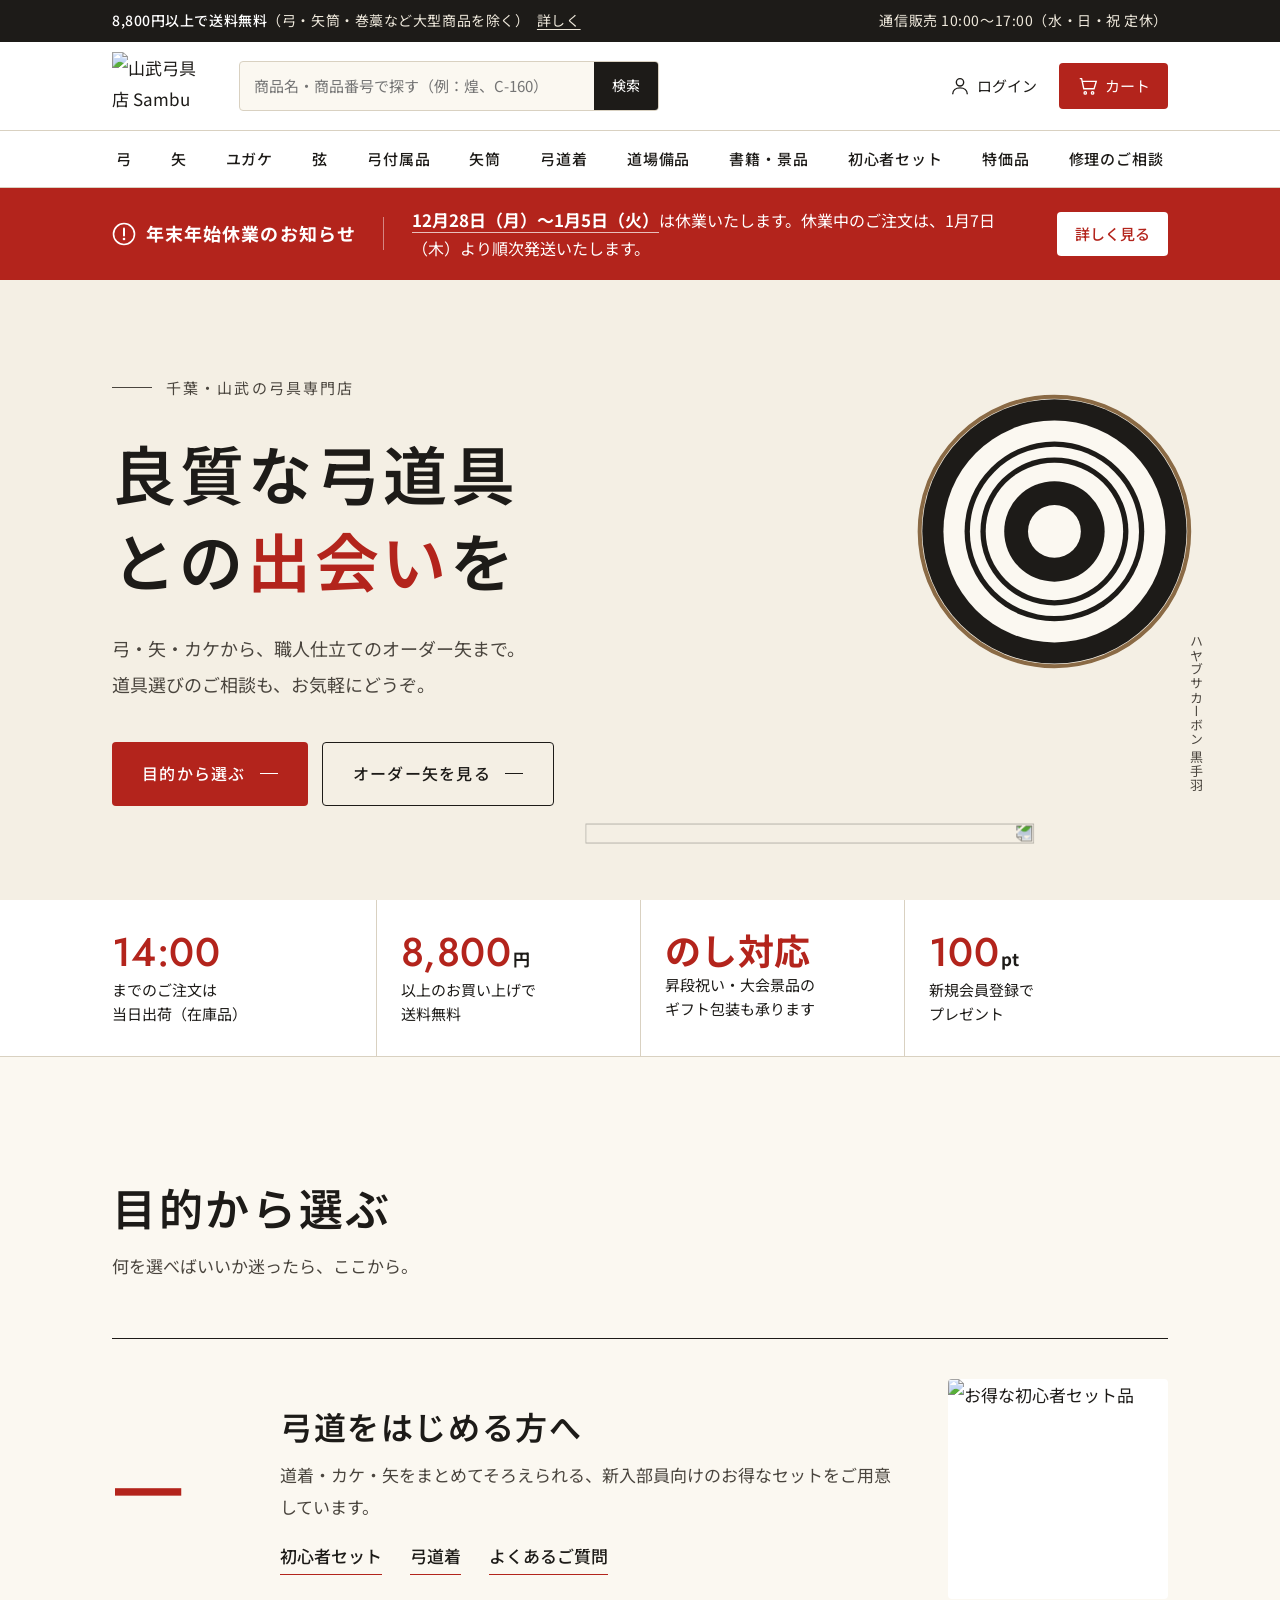
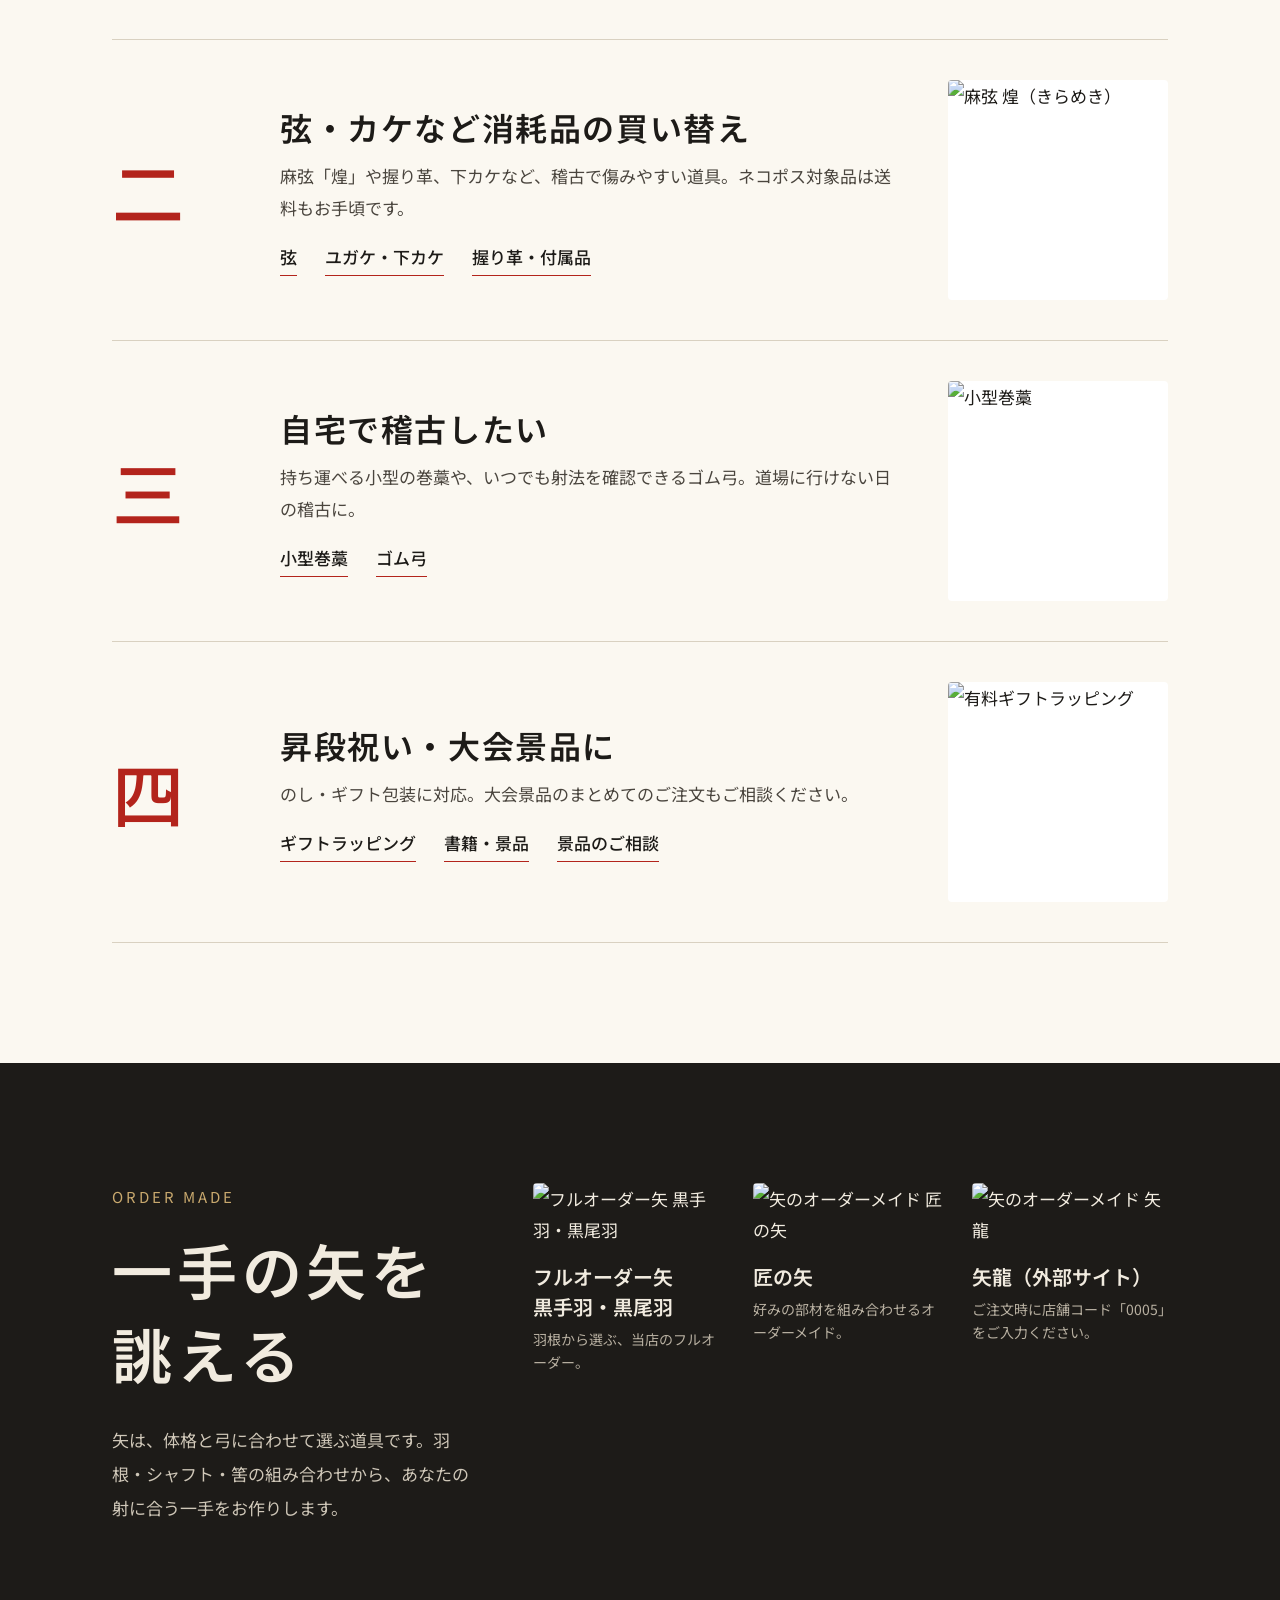
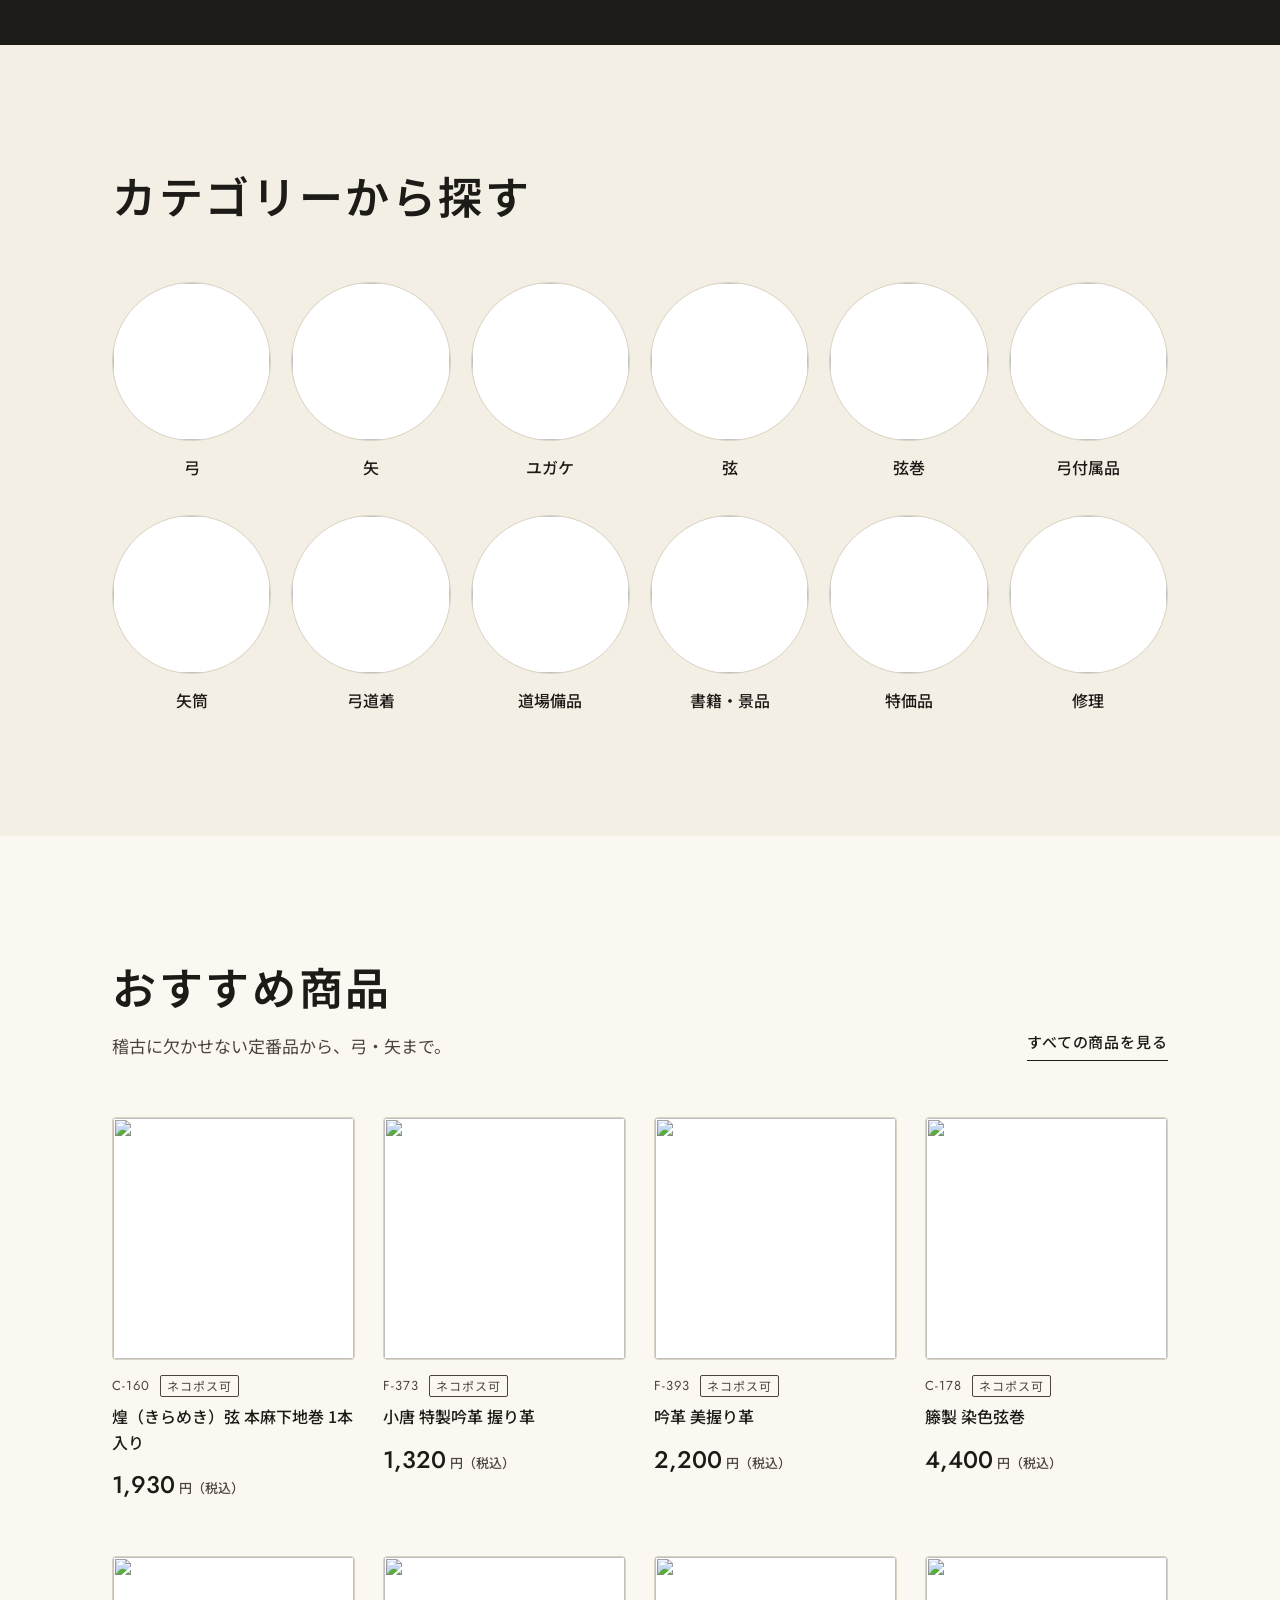
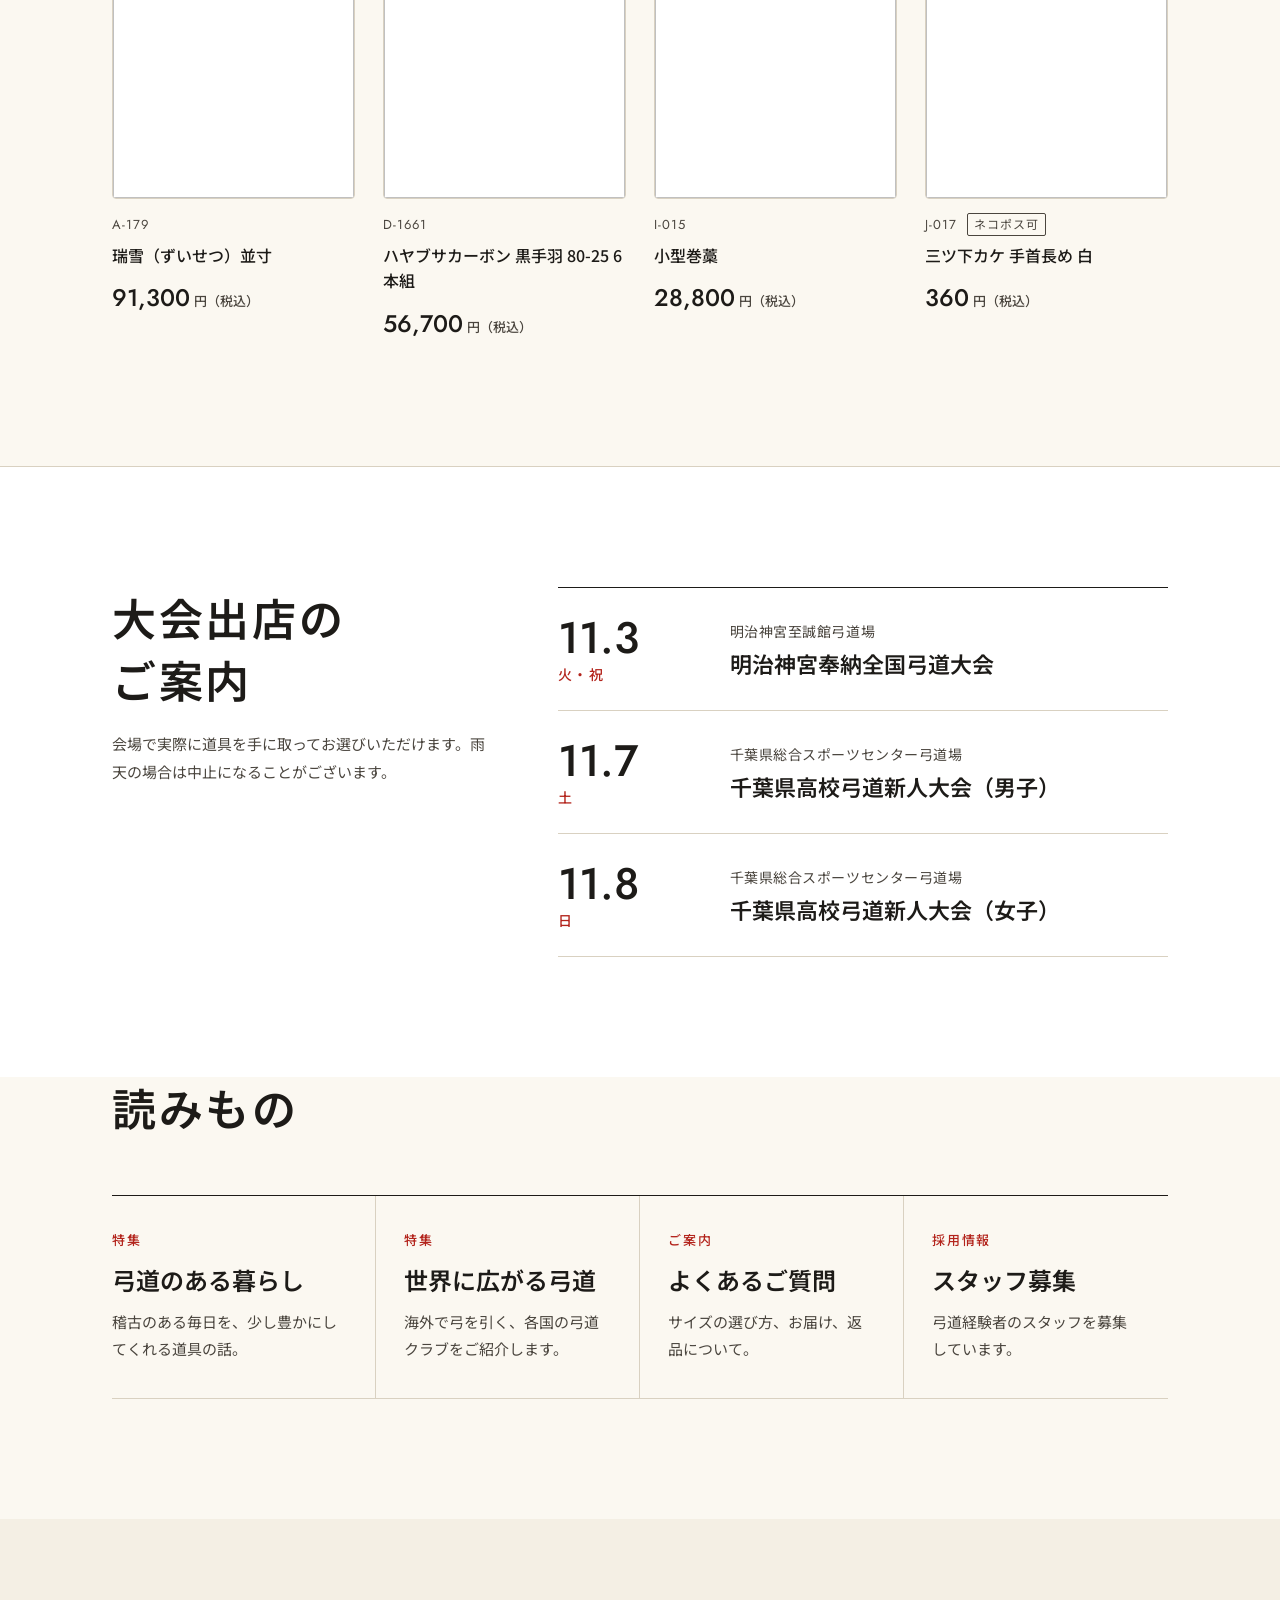
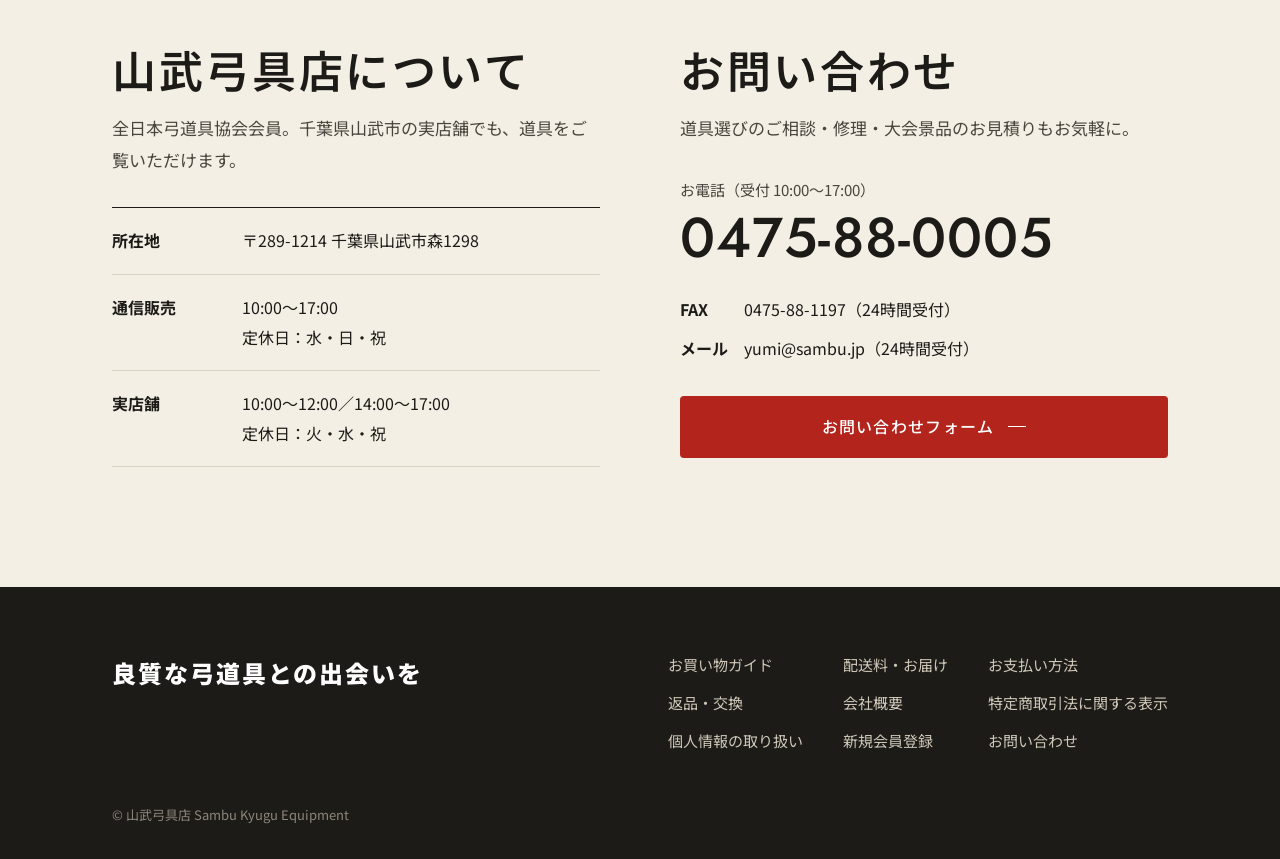
==== commit 9ea637e6: "style: A案・B案のフォントを Noto Sans JP＋Jost に統一 家具のソムリエ案件と同じ組み合わせ。見出しは Noto Sans JP 900。  Co-Authored-By: C" ====
--- a/index.html
+++ b/index.html
@@ -13,7 +13,7 @@
 -->
 <link rel="preconnect" href="https://fonts.googleapis.com">
 <link rel="preconnect" href="https://fonts.gstatic.com" crossorigin>
-<link href="https://fonts.googleapis.com/css2?family=Jost:wght@400;500&family=Noto+Sans+JP:wght@400;500;700&family=Shippori+Mincho:wght@500;600;700&display=swap" rel="stylesheet">
+<link href="https://fonts.googleapis.com/css2?family=Noto+Sans+JP:wght@400;500;700;900&family=Jost:wght@500;600;700&display=swap" rel="stylesheet">
 <style>
 :root{
   --sumi:#1d1b18;
@@ -24,7 +24,7 @@
   --shu-dark:#8f1a14;
   --line:#d9d1c1;
   --wood:#8a6a45;
-  --serif:"Shippori Mincho","Noto Serif JP",serif;
+  --serif:"Noto Sans JP",sans-serif; /* 見出し：家具のソムリエ案件と同じ Noto Sans JP（太字）＋英数字 Jost */
   --sans:"Noto Sans JP",sans-serif;
   --num:"Jost","Noto Sans JP",sans-serif;
   --wrap:1120px;
@@ -37,6 +37,11 @@
 ul{list-style:none}
 .wrap{max-width:var(--wrap);margin:0 auto;padding:0 32px}
 .pc{display:inline}.sp{display:none}
+
+/* 見出しの太さ（Noto Sans JP 900） */
+.fv__title,.sec__title,.order__title,.purpose__item h3,.read__grid h3,.event__name,.order__list h3,.footer__copy{font-weight:900}
+.purpose__no{font-weight:700}
+.fv__title{letter-spacing:.03em}
 
 /* ---------- お知らせ帯 ---------- */
 .notice{background:var(--sumi);color:#efe9dc;font-size:14px;letter-spacing:.04em}
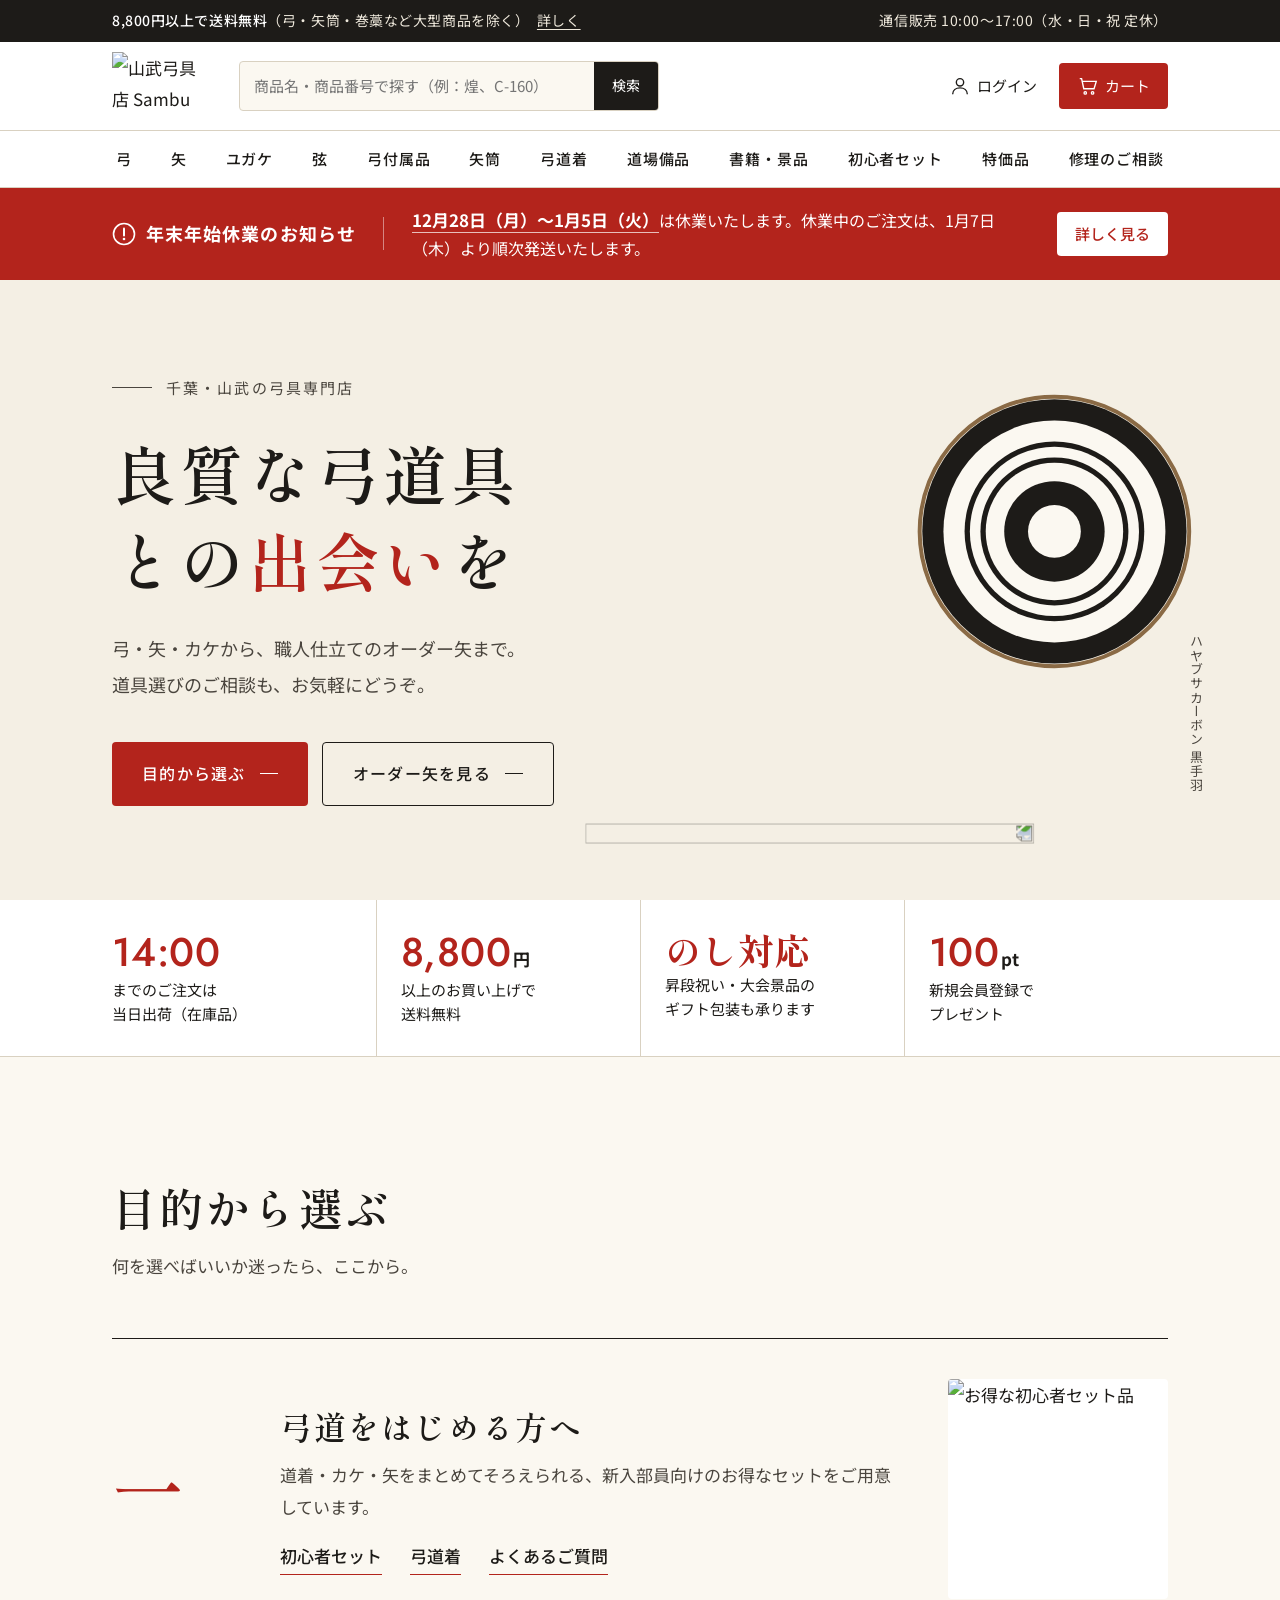
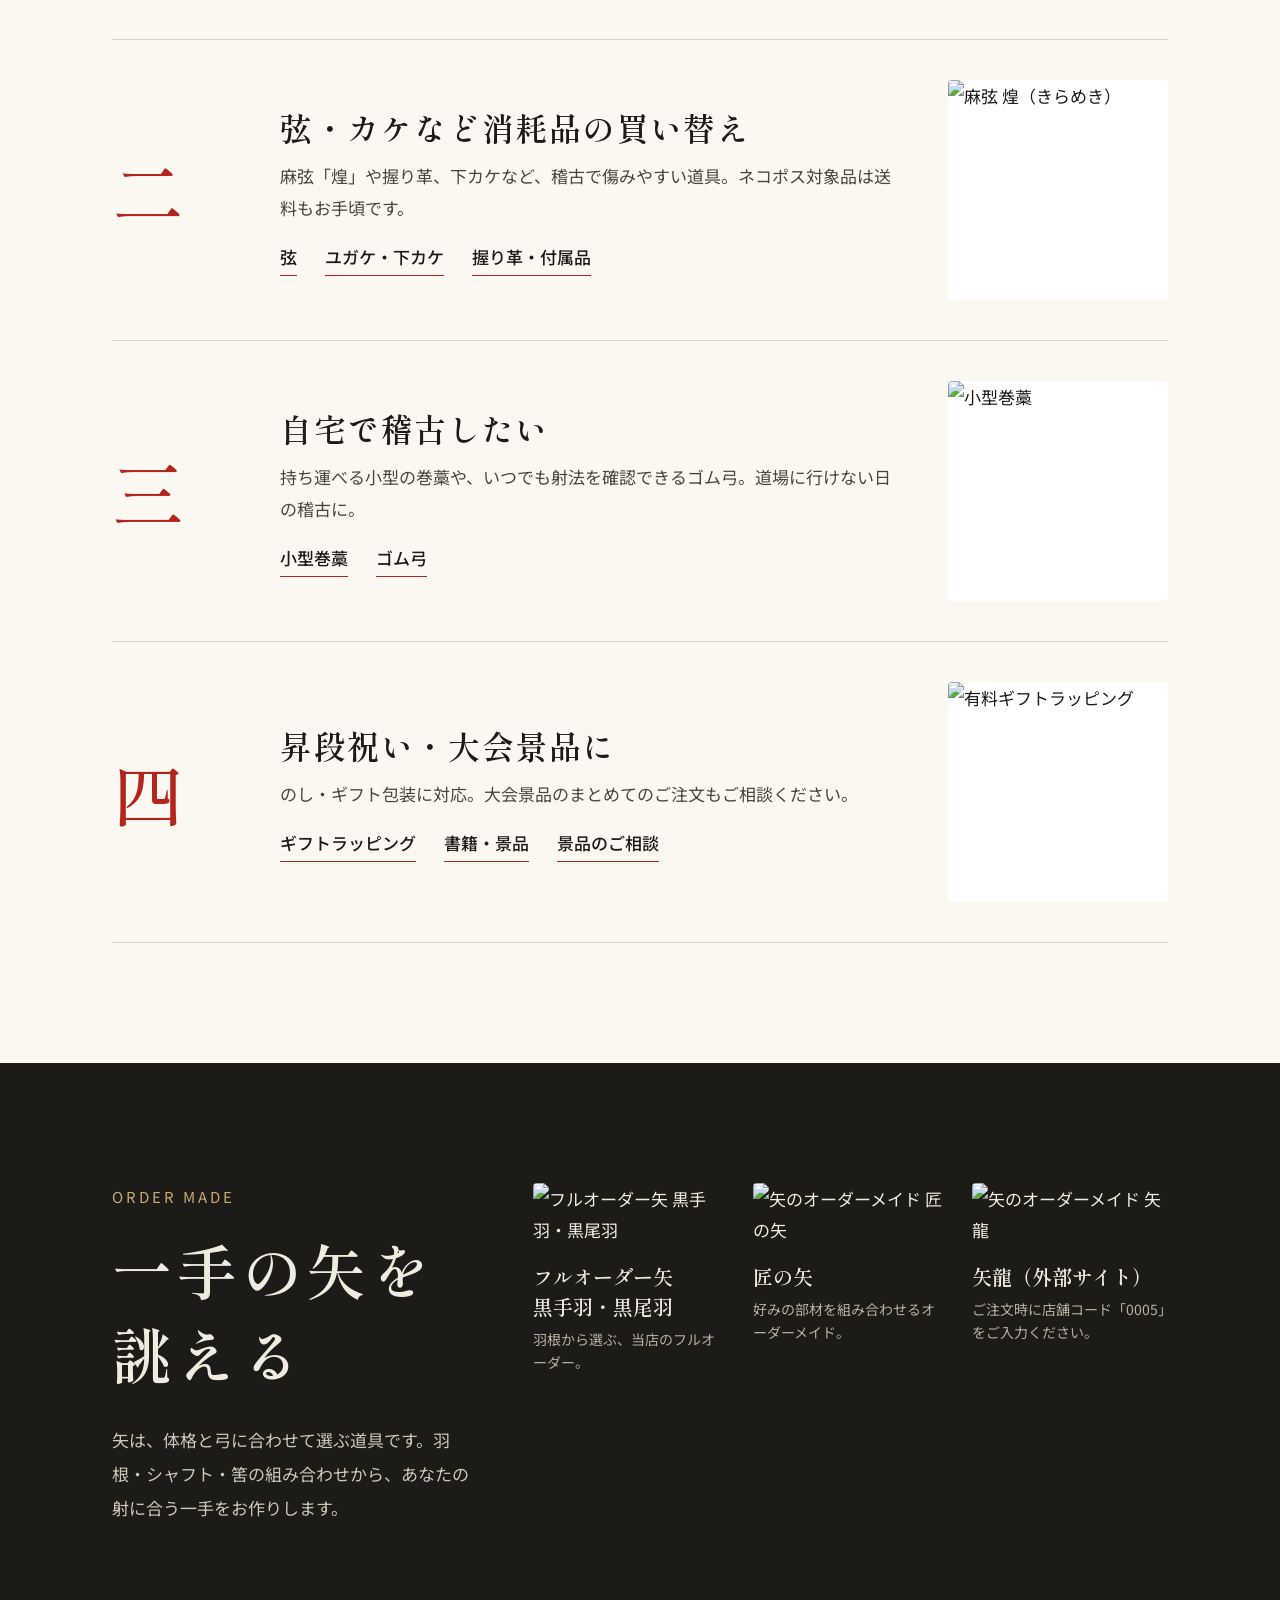
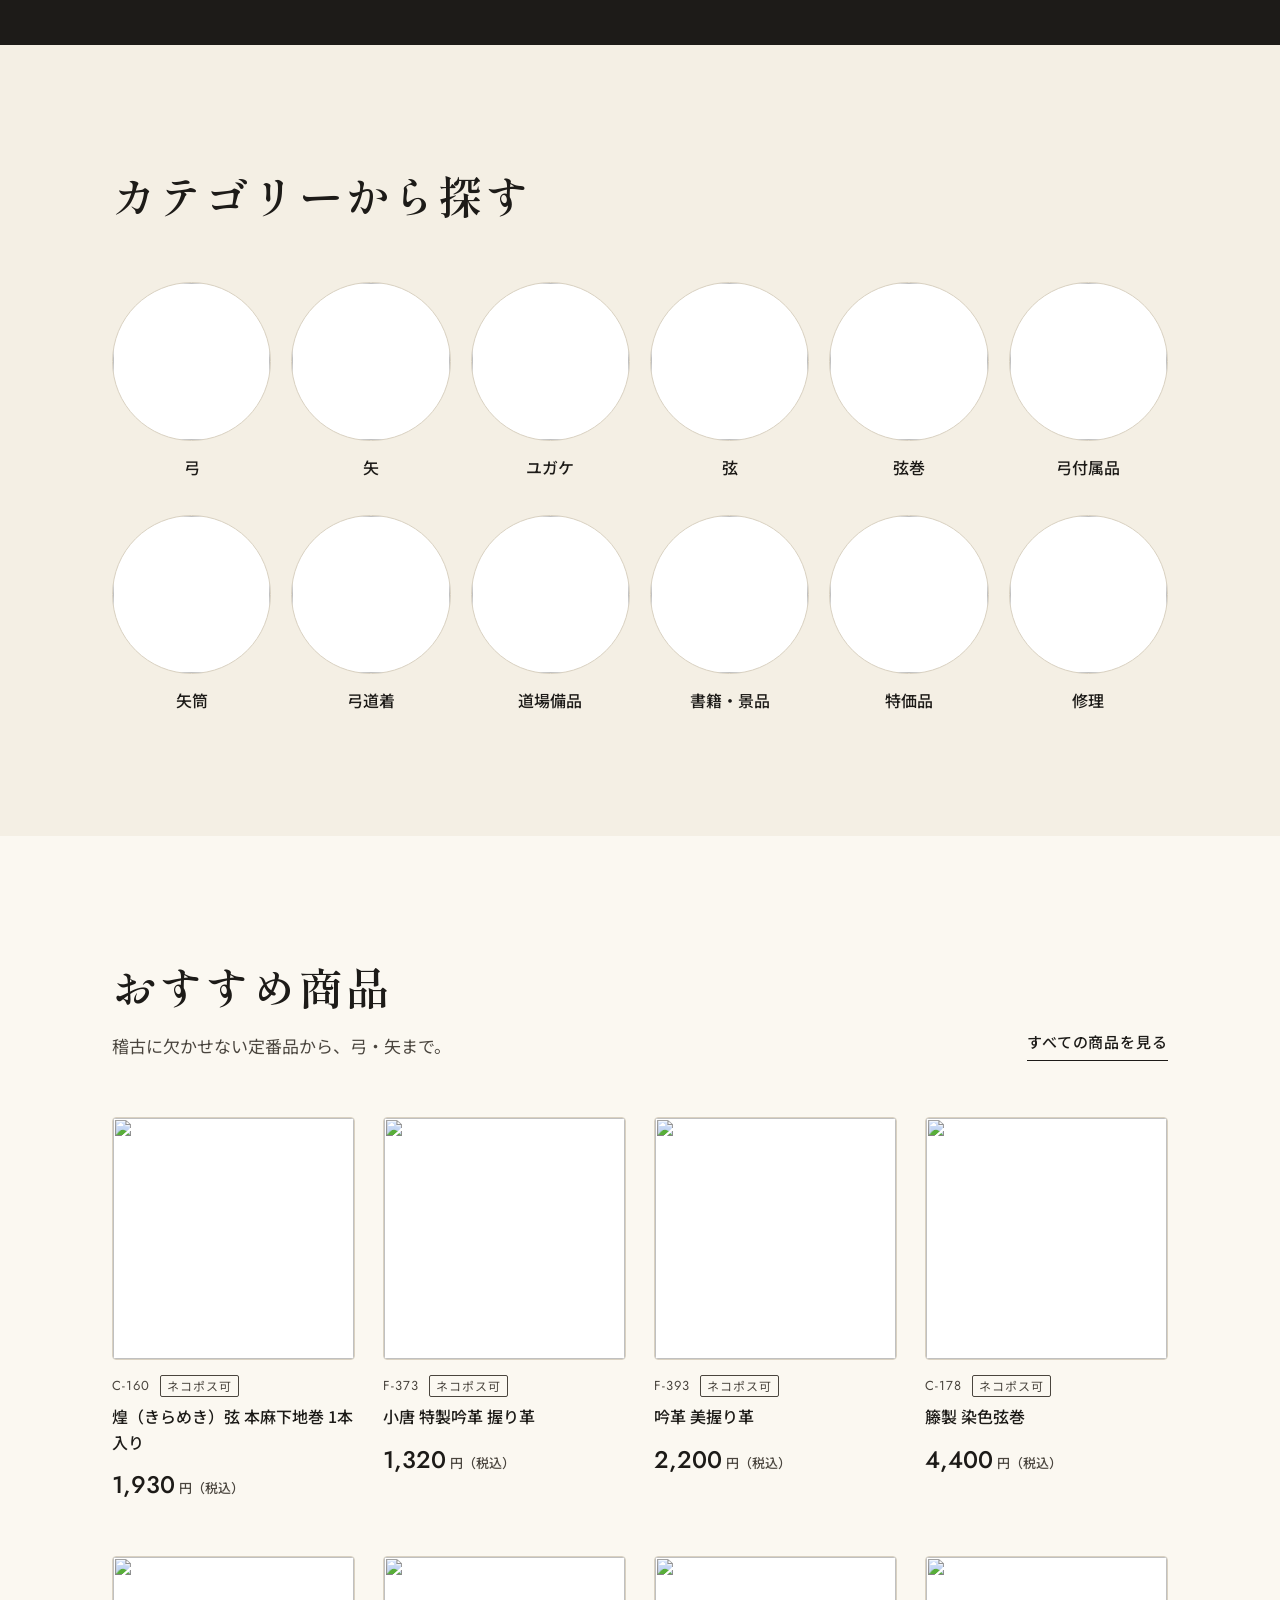
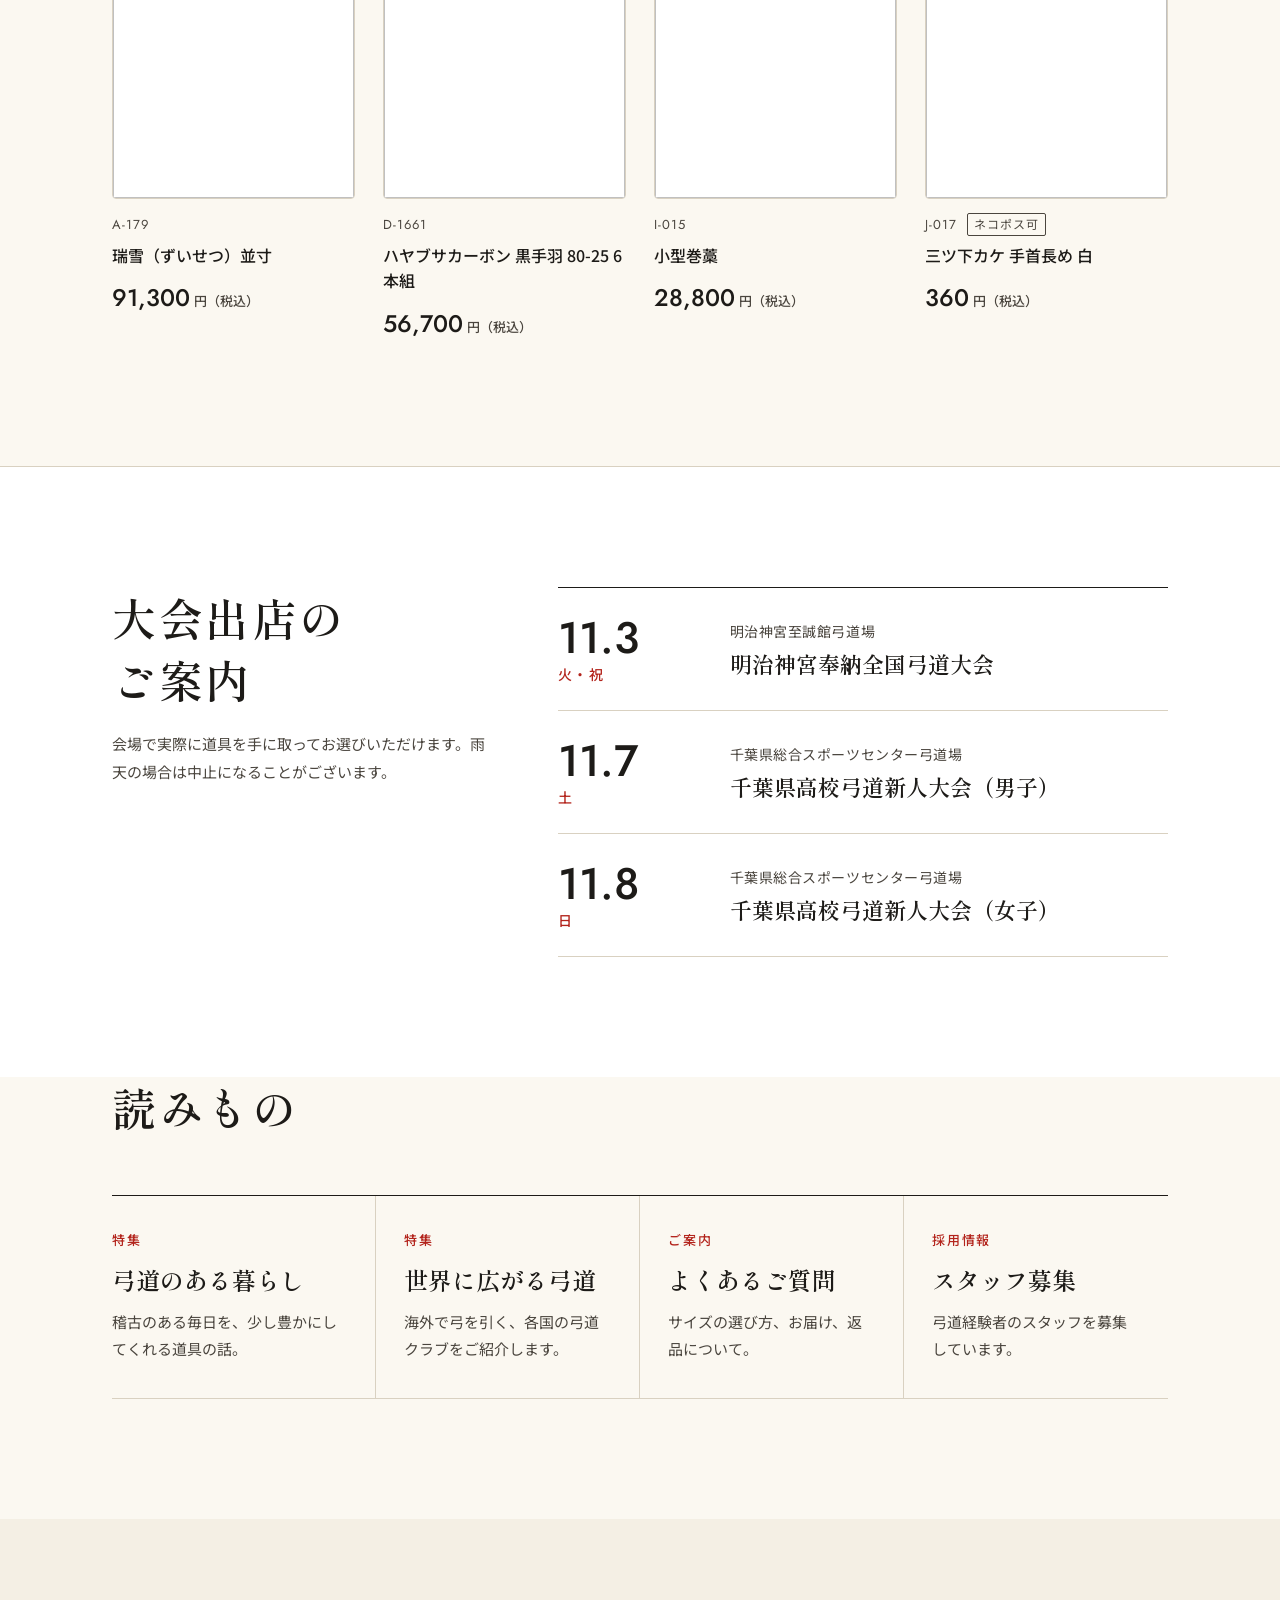
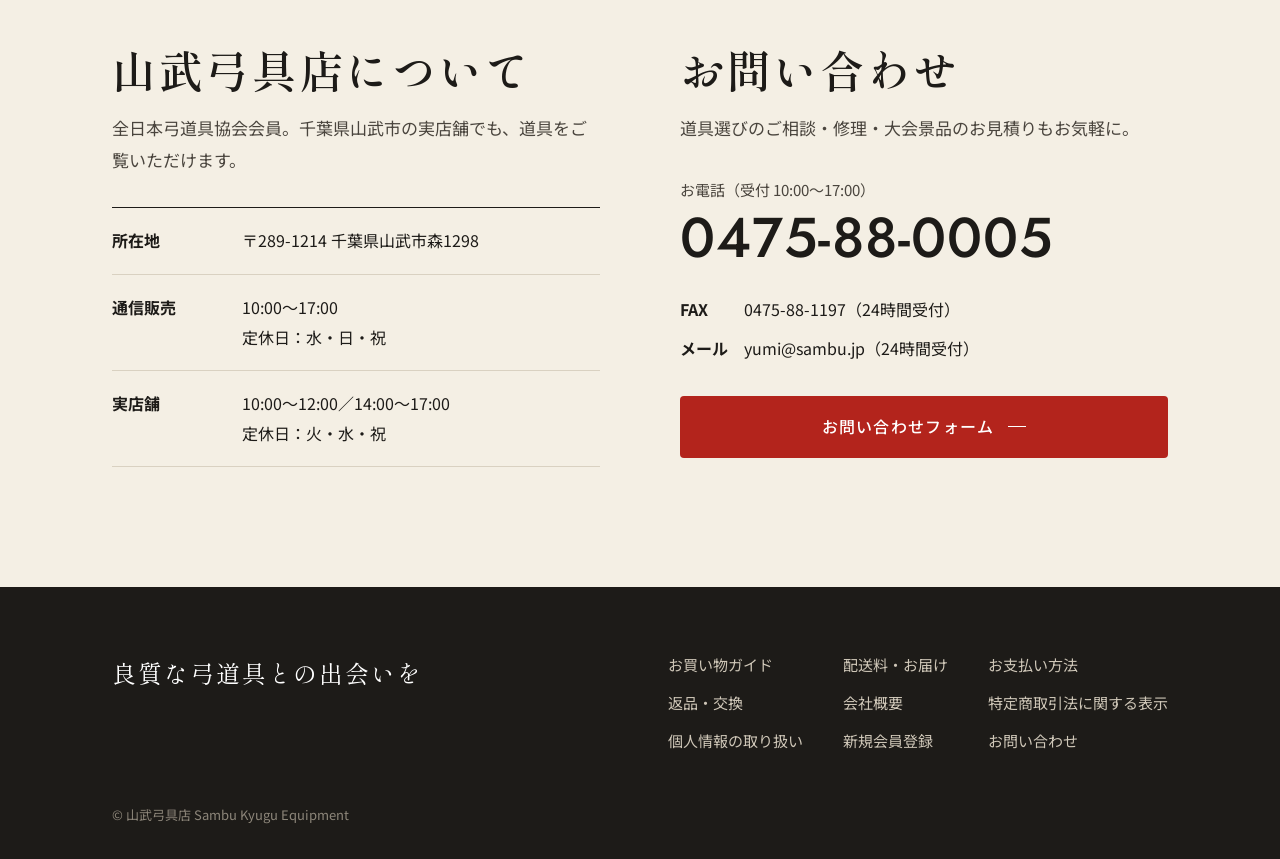
==== commit 13c4a38c: "style: A案のフォントを明朝（Shippori Mincho）に戻す B案のみ Noto Sans JP＋Jost（家具のソムリエ案件と同じ）。  Co-Authored-By: Claude " ====
--- a/index.html
+++ b/index.html
@@ -13,7 +13,7 @@
 -->
 <link rel="preconnect" href="https://fonts.googleapis.com">
 <link rel="preconnect" href="https://fonts.gstatic.com" crossorigin>
-<link href="https://fonts.googleapis.com/css2?family=Noto+Sans+JP:wght@400;500;700;900&family=Jost:wght@500;600;700&display=swap" rel="stylesheet">
+<link href="https://fonts.googleapis.com/css2?family=Jost:wght@400;500&family=Noto+Sans+JP:wght@400;500;700&family=Shippori+Mincho:wght@500;600;700&display=swap" rel="stylesheet">
 <style>
 :root{
   --sumi:#1d1b18;
@@ -24,7 +24,7 @@
   --shu-dark:#8f1a14;
   --line:#d9d1c1;
   --wood:#8a6a45;
-  --serif:"Noto Sans JP",sans-serif; /* 見出し：家具のソムリエ案件と同じ Noto Sans JP（太字）＋英数字 Jost */
+  --serif:"Shippori Mincho","Noto Serif JP",serif;
   --sans:"Noto Sans JP",sans-serif;
   --num:"Jost","Noto Sans JP",sans-serif;
   --wrap:1120px;
@@ -37,11 +37,6 @@
 ul{list-style:none}
 .wrap{max-width:var(--wrap);margin:0 auto;padding:0 32px}
 .pc{display:inline}.sp{display:none}
-
-/* 見出しの太さ（Noto Sans JP 900） */
-.fv__title,.sec__title,.order__title,.purpose__item h3,.read__grid h3,.event__name,.order__list h3,.footer__copy{font-weight:900}
-.purpose__no{font-weight:700}
-.fv__title{letter-spacing:.03em}
 
 /* ---------- お知らせ帯 ---------- */
 .notice{background:var(--sumi);color:#efe9dc;font-size:14px;letter-spacing:.04em}
